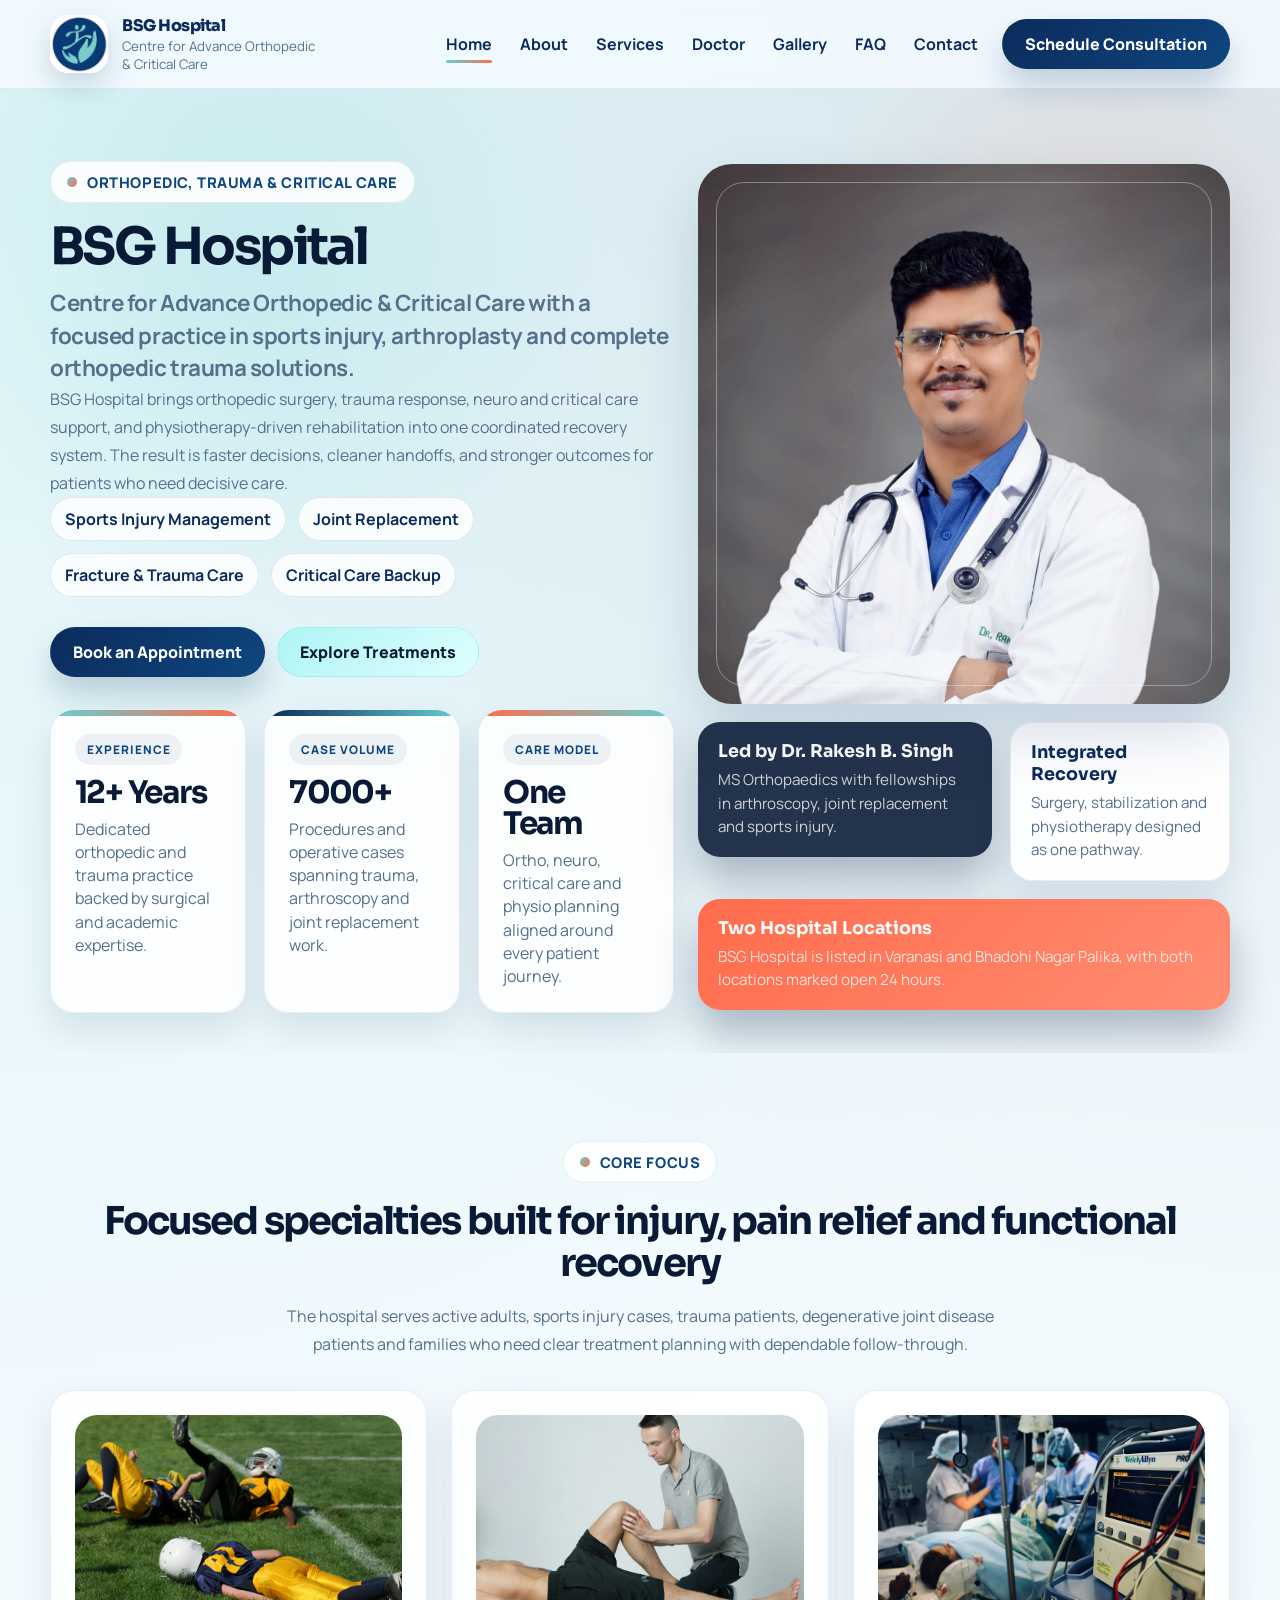
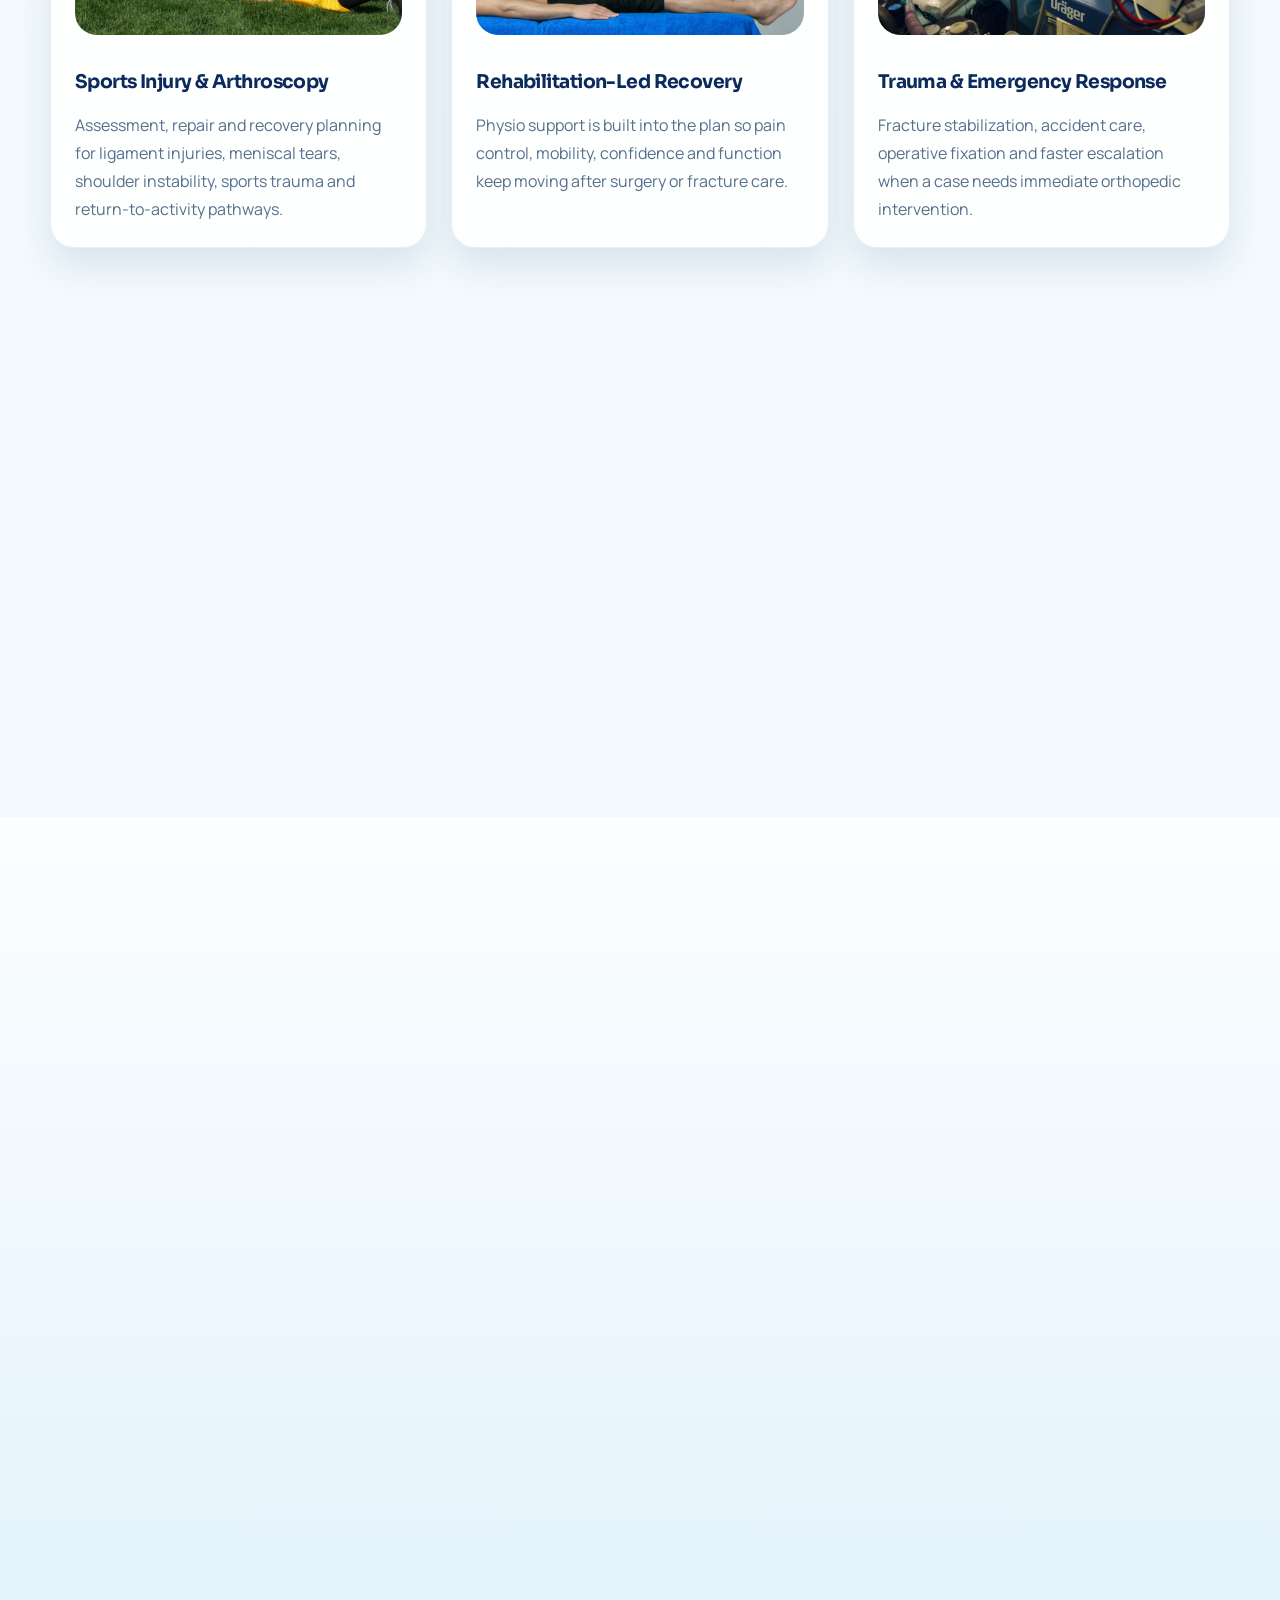
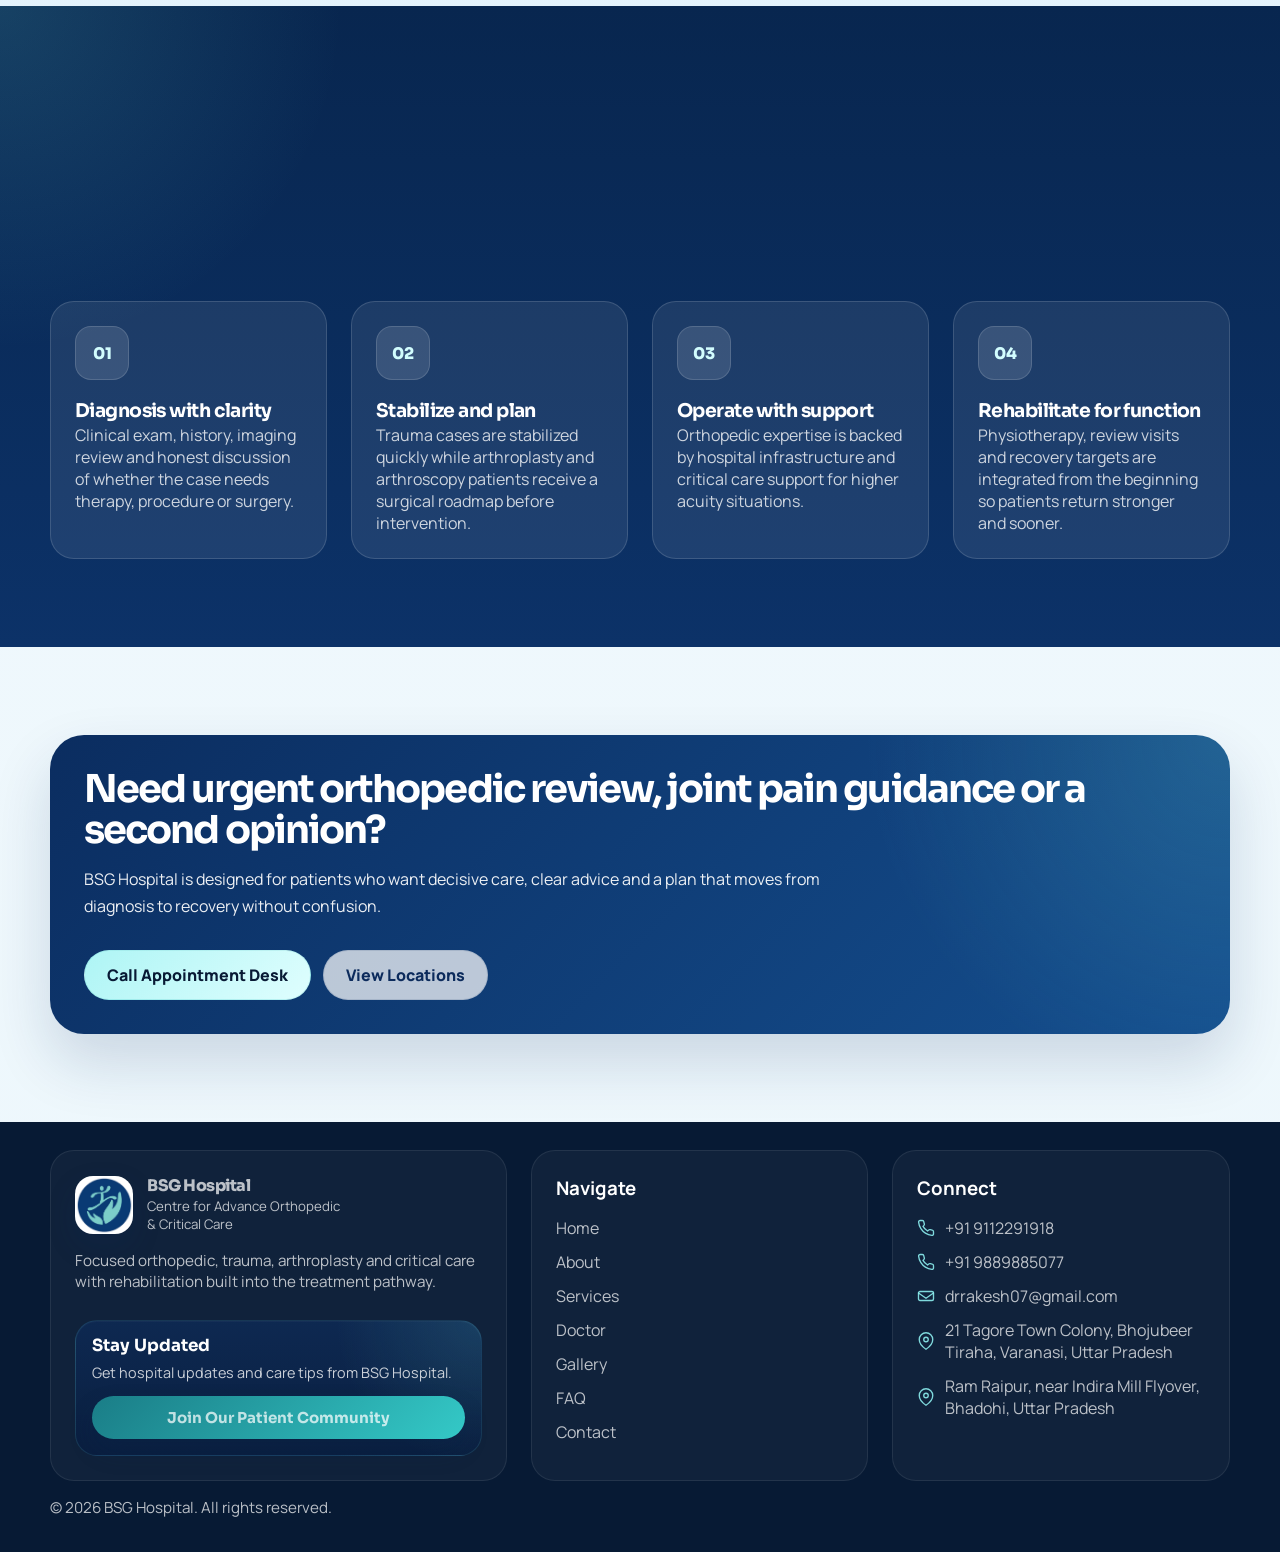
==== index.html @ 3a171273 "initial commit" ====
<!DOCTYPE html>
<html lang="en">
<head>
  <meta charset="UTF-8">
  <meta name="viewport" content="width=device-width, initial-scale=1.0">
  <meta name="description" content="BSG Hospital is a dedicated centre for advanced orthopedic, trauma, sports injury, arthroplasty and critical care led by Dr. Rakesh B. Singh.">
  <title>BSG Hospital | Centre for Advance Orthopedic &amp; Critical Care</title>
  <link rel="icon" href="assets/img/bsg-local/brand-mark.jpg" type="image/jpeg">
  <link rel="stylesheet" href="assets/css/plugins/fontawesome.css">
  <link rel="stylesheet" href="assets/css/main.css">
  <script src="assets/js/main.js" defer></script>
</head>
<body class="site-body is-loading" data-page="home">
  <div class="site-preloader" data-preloader aria-hidden="true">
    <div class="site-preloader-panel">
      <svg class="site-preloader-svg" viewBox="0 0 780 270" fill="none" xmlns="http://www.w3.org/2000/svg" role="img" aria-label="Loading BSG Orthocare">
        <defs>
          <linearGradient id="loaderGlow" x1="140" y1="50" x2="660" y2="220" gradientUnits="userSpaceOnUse">
            <stop stop-color="#0E467F"/>
            <stop offset="1" stop-color="#34C9C7"/>
          </linearGradient>
          <linearGradient id="loaderAccent" x1="88" y1="62" x2="194" y2="170" gradientUnits="userSpaceOnUse">
            <stop stop-color="#1DD0CA"/>
            <stop offset="1" stop-color="#0E467F"/>
          </linearGradient>
        </defs>
        <g opacity="0.18">
          <circle cx="140" cy="130" r="90" stroke="url(#loaderGlow)" stroke-width="2">
            <animate attributeName="r" values="82;96;82" dur="2.2s" repeatCount="indefinite"/>
            <animate attributeName="opacity" values="0.25;0.5;0.25" dur="2.2s" repeatCount="indefinite"/>
          </circle>
          <circle cx="140" cy="130" r="110" stroke="url(#loaderGlow)" stroke-width="2" stroke-dasharray="14 16">
            <animateTransform attributeName="transform" type="rotate" from="0 140 130" to="360 140 130" dur="8s" repeatCount="indefinite"/>
          </circle>
        </g>
        <rect x="34" y="24" width="712" height="220" rx="40" fill="white" fill-opacity="0.74" stroke="url(#loaderGlow)" stroke-opacity="0.14"/>
        <circle cx="140" cy="130" r="78" fill="url(#loaderAccent)"/>
        <circle cx="140" cy="130" r="66" fill="#163B82"/>
        <image href="assets/img/bsg-local/brand-mark.jpg" x="58" y="48" width="164" height="164" preserveAspectRatio="xMidYMid meet"/>
        <rect x="268" y="73" width="418" height="18" rx="9" fill="url(#loaderGlow)" opacity="0.14"/>
        <rect x="268" y="109" width="338" height="76" rx="24" fill="url(#loaderGlow)" opacity="0.08"/>
        <text x="286" y="88" fill="#13366B" font-family="Sora, Arial, sans-serif" font-size="31" font-weight="700" letter-spacing="0.04em">BSG ORTHOCARE</text>
        <text x="286" y="142" fill="#0E467F" font-family="Sora, Arial, sans-serif" font-size="68" font-weight="800" letter-spacing="-0.05em">Loading</text>
        <text x="286" y="190" fill="#4B6786" font-family="Manrope, Arial, sans-serif" font-size="25" font-weight="600">Orthopaedic &amp; Sports Injury Clinic</text>
        <circle cx="646" cy="142" r="18" fill="#34C9C7" opacity="0.24">
          <animate attributeName="r" values="18;28;18" dur="1.6s" repeatCount="indefinite"/>
          <animate attributeName="opacity" values="0.24;0.06;0.24" dur="1.6s" repeatCount="indefinite"/>
        </circle>
        <circle cx="646" cy="142" r="10" fill="#34C9C7">
          <animate attributeName="cy" values="142;134;142" dur="1.6s" repeatCount="indefinite"/>
        </circle>
      </svg>
      <div class="site-preloader-label">Preparing Your Visit</div>
      <div class="site-preloader-progress"><span></span></div>
    </div>
  </div>
  <header class="site-header">
    <div class="container nav-wrap">
      <a class="brand" href="index.html">
        <img class="brand-mark" src="assets/img/bsg-local/brand-mark.jpg" alt="BSG Hospital logo">
        <span class="brand-copy">
          <strong>BSG Hospital</strong>
          <span>Centre for Advance Orthopedic<br>&amp; Critical Care</span>
        </span>
      </a>

      <button class="nav-toggle" type="button" aria-label="Toggle navigation" aria-expanded="false" data-nav-toggle>
        <i class="fa-solid fa-bars"></i>
      </button>

      <nav class="site-nav" id="siteNav" aria-label="Main navigation">
        <a class="active" href="index.html">Home</a>
        <a href="about.html">About</a>
        <a href="services.html">Services</a>
        <a href="doctor-jyoti-mary.html">Doctor</a>
        <a href="Gallery.html">Gallery</a>
        <a href="faq.html">FAQ</a>
        <a href="contact.html">Contact</a>
      </nav>

      <div class="nav-actions">
        <a class="btn btn-ghost" href="https://drrakeshbs.exlyapp.com/d0840bde-e72e-41d0-b3d3-5908b804f4e7" target="_blank" rel="noopener noreferrer">Schedule Consultation</a>
      </div>
    </div>
  </header>

  <main>
    <section class="hero">
      <div class="container hero-grid">
        <div class="hero-copy reveal">
          <span class="page-kicker">Orthopedic, Trauma &amp; Critical Care</span>
          <h1 class="hero-title">
            BSG Hospital
            <span>Centre for Advance Orthopedic &amp; Critical Care with a focused practice in sports injury, arthroplasty and complete orthopedic trauma solutions.</span>
          </h1>
          <p class="hero-text">
            BSG Hospital brings orthopedic surgery, trauma response, neuro and critical care support, and physiotherapy-driven rehabilitation into one coordinated recovery system. The result is faster decisions, cleaner handoffs, and stronger outcomes for patients who need decisive care.
          </p>
          <div class="pill-row">
            <span class="pill">Sports Injury Management</span>
            <span class="pill">Joint Replacement</span>
            <span class="pill">Fracture &amp; Trauma Care</span>
            <span class="pill">Critical Care Backup</span>
          </div>
          <div class="hero-actions">
            <a class="btn btn-primary" href="https://drrakeshbs.exlyapp.com/d0840bde-e72e-41d0-b3d3-5908b804f4e7" target="_blank" rel="noopener noreferrer">Book an Appointment</a>
            <a class="btn btn-secondary" href="services.html">Explore Treatments</a>
          </div>
          <div class="hero-stats">
            <article class="stat-card">
              <em class="stat-kicker">Experience</em>
              <strong class="stat-number">12+ Years</strong>
              <span class="stat-copy">Dedicated orthopedic and trauma practice backed by surgical and academic expertise.</span>
            </article>
            <article class="stat-card">
              <em class="stat-kicker">Case Volume</em>
              <strong class="stat-number">7000+</strong>
              <span class="stat-copy">Procedures and operative cases spanning trauma, arthroscopy and joint replacement work.</span>
            </article>
            <article class="stat-card">
              <em class="stat-kicker">Care Model</em>
              <strong class="stat-number">One Team</strong>
              <span class="stat-copy">Ortho, neuro, critical care and physio planning aligned around every patient journey.</span>
            </article>
          </div>
        </div>

        <div class="hero-visual reveal">
          <div class="visual-frame">
            <img class="hero-main-image" src="assets/img/bsg-local/dr-rakesh-portrait.jpeg" alt="Dr. Rakesh B. Singh">
          </div>
          <div class="hero-visual-meta">
            <div class="floating-card top floating">
              <strong>Led by Dr. Rakesh B. Singh</strong>
              <span>MS Orthopaedics with fellowships in arthroscopy, joint replacement and sports injury.</span>
            </div>
            <div class="visual-card">
              <strong>Integrated Recovery</strong>
              <span>Surgery, stabilization and physiotherapy designed as one pathway.</span>
            </div>
          </div>
          <div class="floating-card bottom">
            <strong>Two Hospital Locations</strong>
            <span>BSG Hospital is listed in Varanasi and Bhadohi Nagar Palika, with both locations marked open 24 hours.</span>
          </div>
        </div>
      </div>
    </section>

    <section class="section">
      <div class="container">
        <div class="section-heading centered reveal">
          <span class="eyebrow">Core Focus</span>
          <h2 class="section-title">Focused specialties built for injury, pain relief and functional recovery</h2>
          <p class="section-copy">The hospital serves active adults, sports injury cases, trauma patients, degenerative joint disease patients and families who need clear treatment planning with dependable follow-through.</p>
        </div>
        <div class="cards">
          <article class="card reveal">
            <img class="card-media" src="assets/img/bsg-web/sports-injury-field.jpg" alt="Sports injury scene">
            <h3>Sports Injury &amp; Arthroscopy</h3>
            <p>Assessment, repair and recovery planning for ligament injuries, meniscal tears, shoulder instability, sports trauma and return-to-activity pathways.</p>
          </article>
          <article class="card reveal">
            <img class="card-media" src="assets/img/bsg-web/rehabilitation-knee.jpg" alt="Knee rehabilitation">
            <h3>Rehabilitation-Led Recovery</h3>
            <p>Physio support is built into the plan so pain control, mobility, confidence and function keep moving after surgery or fracture care.</p>
          </article>
          <article class="card reveal">
            <img class="card-media" src="assets/img/bsg-web/orthopedic-surgery-team.jpg" alt="Orthopedic trauma surgery team">
            <h3>Trauma &amp; Emergency Response</h3>
            <p>Fracture stabilization, accident care, operative fixation and faster escalation when a case needs immediate orthopedic intervention.</p>
          </article>
          <article class="card reveal">
            <img class="card-media arthroplasty-card-media" src="assets/img/bsg-web/arthroplasty-knee-replacement.jpg" alt="Doctor preparing a patient for knee replacement surgery">
            <h3>Arthroplasty Expertise</h3>
            <p>Total knee replacement, total hip replacement and hemiarthroplasty planned around pain reduction, joint function and early mobilization.</p>
          </article>
          <article class="card reveal">
            <img class="card-media" src="assets/img/bsg-web/surgical-decision-consultation.jpg" alt="Doctor consulting a patient about treatment options">
            <h3>Clear Surgical Decision-Making</h3>
            <p>Each case is evaluated for the right balance of conservative care, minimally invasive intervention and definitive surgery.</p>
          </article>
          <article class="card reveal">
            <img class="card-media" src="assets/img/bsg-web/critical-care-icu.jpg" alt="Critical care and ICU support">
            <h3>Critical Care Coordination</h3>
            <p>Serious trauma and high-risk postoperative care benefit from hospital-based ICU and multi-specialty support when patients need it most.</p>
          </article>
        </div>
      </div>
    </section>

    <section class="section section-alt">
      <div class="container split-grid">
        <div class="split-media-stack reveal">
          <img class="primary doctor-desk-image" src="assets/img/bsg-local/dr-rakesh-desk.png" alt="Consultation at BSG Hospital">
          <img class="secondary" src="assets/img/bsg-local/hospital-building.webp" alt="BSG Hospital exterior">
        </div>
        <div class="reveal">
          <span class="eyebrow">Why BSG Hospital</span>
          <h2 class="section-title">A complete orthopedic trauma solution, not a fragmented referral chain</h2>
          <p class="section-copy">BSG Hospital is built around a practical philosophy: orthopedic care works best when diagnosis, surgery, monitoring and rehabilitation are treated as one connected system. That means fewer delays, better communication and more confidence for patients and families.</p>
          <div class="badge-row" style="margin:24px 0 28px;">
            <span class="badge">Orthopedic</span>
            <span class="badge">Neuro Support</span>
            <span class="badge">Critical Care</span>
            <span class="badge">Physio Team</span>
          </div>
          <ul class="detail-list">
            <li>Structured care for fractures, ligament injuries, joint pain and postoperative recovery.</li>
            <li>Experience across arthroscopy, hip and knee arthroplasty, trauma fixation and emergency procedures.</li>
            <li>Focused support for patients who need both surgical accuracy and careful recovery supervision.</li>
          </ul>
        </div>
      </div>
    </section>

    <section class="section section-dark">
      <div class="container">
        <div class="section-heading centered reveal">
          <span class="eyebrow">Care Model</span>
          <h2 class="section-title">How the BSG treatment pathway is designed</h2>
          <p class="section-copy">Every case is handled with a stepwise system so patients know what happens next and the team stays aligned through surgery and recovery.</p>
        </div>
        <div class="process-grid">
          <article class="process-card reveal">
            <span class="process-index">01</span>
            <h3>Diagnosis with clarity</h3>
            <p>Clinical exam, history, imaging review and honest discussion of whether the case needs therapy, procedure or surgery.</p>
          </article>
          <article class="process-card reveal">
            <span class="process-index">02</span>
            <h3>Stabilize and plan</h3>
            <p>Trauma cases are stabilized quickly while arthroplasty and arthroscopy patients receive a surgical roadmap before intervention.</p>
          </article>
          <article class="process-card reveal">
            <span class="process-index">03</span>
            <h3>Operate with support</h3>
            <p>Orthopedic expertise is backed by hospital infrastructure and critical care support for higher acuity situations.</p>
          </article>
          <article class="process-card reveal">
            <span class="process-index">04</span>
            <h3>Rehabilitate for function</h3>
            <p>Physiotherapy, review visits and recovery targets are integrated from the beginning so patients return stronger and sooner.</p>
          </article>
        </div>
      </div>
    </section>

    <section class="section">
      <div class="container">
        <div class="cta-band reveal">
          <h2 class="cta-title">Need urgent orthopedic review, joint pain guidance or a second opinion?</h2>
          <p>BSG Hospital is designed for patients who want decisive care, clear advice and a plan that moves from diagnosis to recovery without confusion.</p>
          <div class="hero-actions" style="margin-bottom:0;">
            <a class="btn btn-secondary" href="tel:+919112291918">Call Appointment Desk</a>
            <a class="btn btn-ghost" href="contact.html">View Locations</a>
          </div>
        </div>
      </div>
    </section>
  </main>

  <footer class="footer">
    <div class="container footer-grid">
      <div class="footer-card">
        <a class="brand" href="index.html">
          <img class="brand-mark" src="assets/img/bsg-local/brand-mark.jpg" alt="BSG Hospital logo">
          <span class="brand-copy">
            <strong>BSG Hospital</strong>
            <span>Centre for Advance Orthopedic<br>&amp; Critical Care</span>
          </span>
        </a>
        <p class="footer-note">Focused orthopedic, trauma, arthroplasty and critical care with rehabilitation built into the treatment pathway.</p>
        <div class="footer-mini-cta">
          <h3 class="footer-mini-cta-title">Stay Updated</h3>
          <p class="footer-mini-cta-text">Get hospital updates and care tips from BSG Hospital.</p>
          <a class="footer-mini-cta-button" href="contact.html">Join Our Patient Community</a>
        </div>
      </div>
      <div class="footer-card">
        <h3>Navigate</h3>
        <div class="footer-links">
          <a href="index.html">Home</a>
          <a href="about.html">About</a>
          <a href="services.html">Services</a>
          <a href="doctor-jyoti-mary.html">Doctor</a>
          <a href="Gallery.html">Gallery</a>
          <a href="faq.html">FAQ</a>
          <a href="contact.html">Contact</a>
        </div>
      </div>
      <div class="footer-card">
        <h3>Connect</h3>
        <div class="footer-links">
          <a class="footer-icon-link" href="tel:+919112291918"><span class="footer-link-icon" aria-hidden="true"><svg viewBox="0 0 24 24" fill="none"><path d="M22 16.92v3a2 2 0 0 1-2.18 2 19.8 19.8 0 0 1-8.63-3.07 19.5 19.5 0 0 1-6-6A19.8 19.8 0 0 1 2.12 4.18 2 2 0 0 1 4.11 2h3a2 2 0 0 1 2 1.72c.12.9.33 1.78.63 2.61a2 2 0 0 1-.45 2.11L8 9.91a16 16 0 0 0 6.09 6.09l1.47-1.29a2 2 0 0 1 2.11-.45c.83.3 1.71.51 2.61.63A2 2 0 0 1 22 16.92Z" stroke-width="1.8" stroke-linecap="round" stroke-linejoin="round"/></svg></span><span>+91 9112291918</span></a>
          <a class="footer-icon-link" href="tel:+919889885077"><span class="footer-link-icon" aria-hidden="true"><svg viewBox="0 0 24 24" fill="none"><path d="M22 16.92v3a2 2 0 0 1-2.18 2 19.8 19.8 0 0 1-8.63-3.07 19.5 19.5 0 0 1-6-6A19.8 19.8 0 0 1 2.12 4.18 2 2 0 0 1 4.11 2h3a2 2 0 0 1 2 1.72c.12.9.33 1.78.63 2.61a2 2 0 0 1-.45 2.11L8 9.91a16 16 0 0 0 6.09 6.09l1.47-1.29a2 2 0 0 1 2.11-.45c.83.3 1.71.51 2.61.63A2 2 0 0 1 22 16.92Z" stroke-width="1.8" stroke-linecap="round" stroke-linejoin="round"/></svg></span><span>+91 9889885077</span></a>
          <a class="footer-icon-link" href="mailto:drrakesh07@gmail.com"><span class="footer-link-icon" aria-hidden="true"><svg viewBox="0 0 24 24" fill="none"><path d="M4 6h16a2 2 0 0 1 2 2v8a2 2 0 0 1-2 2H4a2 2 0 0 1-2-2V8a2 2 0 0 1 2-2Z" stroke-width="1.8" stroke-linecap="round" stroke-linejoin="round"/><path d="m22 8-10 7L2 8" stroke-width="1.8" stroke-linecap="round" stroke-linejoin="round"/></svg></span><span>drrakesh07@gmail.com</span></a>
          <a class="footer-icon-link" href="https://www.google.com/maps/search/?api=1&amp;query=BSG+HOSPITAL+Centre+For+Advance+Orthopedic,+Varanasi,+Uttar+Pradesh" target="_blank" rel="noopener"><span class="footer-link-icon" aria-hidden="true"><svg viewBox="0 0 24 24" fill="none"><path d="M21 10c0 7-9 13-9 13S3 17 3 10a9 9 0 1 1 18 0Z" stroke-width="1.8" stroke-linecap="round" stroke-linejoin="round"/><circle cx="12" cy="10" r="3" stroke-width="1.8"/></svg></span><span>21 Tagore Town Colony, Bhojubeer Tiraha, Varanasi, Uttar Pradesh</span></a>
          <a class="footer-icon-link" href="https://www.google.com/maps/search/?api=1&amp;query=BSG+Hospital,+Bhadohi+Nagar+Palika,+Uttar+Pradesh" target="_blank" rel="noopener"><span class="footer-link-icon" aria-hidden="true"><svg viewBox="0 0 24 24" fill="none"><path d="M21 10c0 7-9 13-9 13S3 17 3 10a9 9 0 1 1 18 0Z" stroke-width="1.8" stroke-linecap="round" stroke-linejoin="round"/><circle cx="12" cy="10" r="3" stroke-width="1.8"/></svg></span><span>Ram Raipur, near Indira Mill Flyover, Bhadohi, Uttar Pradesh</span></a>
        </div>
      </div>
    </div>
    <div class="container">
      <p class="footer-note">© <span data-year></span> BSG Hospital. All rights reserved.</p>
    </div>
  </footer>
</body>
</html>
---- assets/css/main.css ----
@import url("https://fonts.googleapis.com/css2?family=Manrope:wght@400;500;600;700;800&family=Sora:wght@400;500;600;700;800&display=swap");

:root {
  --bg: #f4fbff;
  --surface: #ffffff;
  --surface-soft: #eaf6ff;
  --surface-strong: #d5ecfb;
  --ink: #0c2b5c;
  --ink-strong: #081a35;
  --muted: #55708c;
  --accent: #63cfd0;
  --accent-strong: #27b4b6;
  --accent-deep: #0e467f;
  --signal: #ff6c4c;
  --line: rgba(12, 43, 92, 0.12);
  --shadow-lg: 0 28px 60px rgba(12, 43, 92, 0.16);
  --shadow-md: 0 18px 36px rgba(12, 43, 92, 0.11);
  --radius-xl: 32px;
  --radius-lg: 24px;
  --radius-md: 18px;
  --radius-sm: 14px;
  --container: 1180px;
}

*,
*::before,
*::after {
  box-sizing: border-box;
}

html {
  scroll-behavior: smooth;
}

body {
  margin: 0;
  font-family: "Manrope", sans-serif;
  color: var(--ink);
  background:
    radial-gradient(circle at top left, rgba(99, 207, 208, 0.18), transparent 32%),
    radial-gradient(circle at top right, rgba(12, 43, 92, 0.1), transparent 28%),
    linear-gradient(180deg, #f6fcff 0%, #edf7fc 100%);
}

body.is-loading {
  overflow: hidden;
}

body.menu-open {
  overflow: hidden;
}

img {
  display: block;
  max-width: 100%;
}

a {
  color: inherit;
  text-decoration: none;
}

button,
input,
textarea {
  font: inherit;
}

p,
h1,
h2,
h3,
h4,
h5,
h6 {
  margin: 0;
}

ul {
  list-style: none;
  margin: 0;
  padding: 0;
}

.container {
  width: min(var(--container), calc(100% - 40px));
  margin: 0 auto;
}

.site-preloader {
  position: fixed;
  inset: 0;
  z-index: 9999;
  display: flex;
  align-items: center;
  justify-content: center;
  padding: 24px;
  background:
    radial-gradient(circle at top left, rgba(99, 207, 208, 0.22), transparent 26%),
    radial-gradient(circle at bottom right, rgba(20, 78, 142, 0.18), transparent 24%),
    linear-gradient(180deg, #f8fcff 0%, #eef6fc 100%);
  transition: opacity 0.45s ease, visibility 0.45s ease;
}

.site-preloader.is-hidden {
  opacity: 0;
  visibility: hidden;
  pointer-events: none;
}

.site-preloader-panel {
  display: flex;
  flex-direction: column;
  align-items: center;
  gap: 18px;
}

.site-preloader-svg {
  width: min(540px, 88vw);
  height: auto;
  filter: drop-shadow(0 24px 48px rgba(12, 43, 92, 0.16));
}

.site-preloader-label {
  font-family: "Sora", sans-serif;
  font-size: 0.92rem;
  font-weight: 700;
  letter-spacing: 0.28em;
  text-transform: uppercase;
  color: rgba(12, 43, 92, 0.72);
}

.site-preloader-progress {
  width: min(220px, 54vw);
  height: 6px;
  overflow: hidden;
  border-radius: 999px;
  background: rgba(12, 43, 92, 0.08);
}

.site-preloader-progress span {
  display: block;
  width: 50%;
  height: 100%;
  border-radius: inherit;
  background: linear-gradient(90deg, var(--accent), var(--ink));
  animation: loaderBar 1.35s ease-in-out infinite;
}

@keyframes loaderBar {
  0% {
    transform: translateX(-120%);
  }
  50% {
    transform: translateX(90%);
  }
  100% {
    transform: translateX(230%);
  }
}

.topbar {
  background: linear-gradient(90deg, var(--ink-strong), var(--accent-deep));
  color: #fff;
  font-size: 0.94rem;
}

.topbar-inner {
  min-height: 48px;
  display: flex;
  align-items: center;
  justify-content: space-between;
  gap: 18px;
}

.topbar-inner strong {
  color: #8ef2f2;
}

.site-header {
  position: sticky;
  top: 0;
  z-index: 40;
  backdrop-filter: blur(18px);
  background: rgba(244, 251, 255, 0.86);
  border-bottom: 1px solid rgba(12, 43, 92, 0.08);
}

.nav-wrap {
  min-height: 88px;
  display: flex;
  align-items: center;
  gap: 24px;
}

.brand {
  display: flex;
  align-items: center;
  gap: 14px;
  min-width: 0;
}

.brand-mark {
  width: 58px;
  height: 58px;
  border-radius: 18px;
  object-fit: cover;
  box-shadow: 0 12px 28px rgba(12, 43, 92, 0.18);
}

.brand-copy {
  display: flex;
  flex-direction: column;
  gap: 2px;
}

.brand-copy strong {
  font-family: "Sora", sans-serif;
  font-size: 1rem;
  font-weight: 800;
  letter-spacing: -0.03em;
}

.brand-copy span {
  max-width: 330px;
  color: var(--muted);
  font-size: 0.83rem;
  line-height: 1.35;
}

.site-nav {
  margin-left: auto;
  display: flex;
  align-items: center;
  gap: 28px;
}

.site-nav a {
  position: relative;
  font-weight: 700;
  color: var(--ink);
}

.site-nav a::after {
  content: "";
  position: absolute;
  left: 0;
  bottom: -8px;
  width: 100%;
  height: 3px;
  border-radius: 999px;
  background: linear-gradient(90deg, var(--accent), var(--signal));
  transform: scaleX(0);
  transform-origin: left;
  transition: transform 0.25s ease;
}

.site-nav a:hover::after,
.site-nav a.active::after {
  transform: scaleX(1);
}

.nav-actions {
  display: flex;
  align-items: center;
  gap: 12px;
}

.nav-actions .btn-ghost {
  color: #fff;
  background: linear-gradient(135deg, var(--ink), var(--accent-deep));
  border-color: transparent;
  box-shadow: 0 18px 30px rgba(12, 43, 92, 0.2);
}

.nav-actions .btn-ghost:hover {
  color: #fff;
}

.nav-toggle {
  display: none;
  width: 48px;
  height: 48px;
  border: 0;
  border-radius: 16px;
  background: linear-gradient(135deg, var(--ink), var(--accent-deep));
  color: #fff;
  box-shadow: var(--shadow-md);
}

.btn {
  display: inline-flex;
  align-items: center;
  justify-content: center;
  gap: 10px;
  min-height: 50px;
  padding: 0 22px;
  border-radius: 999px;
  border: 1px solid transparent;
  font-weight: 800;
  transition: transform 0.25s ease, box-shadow 0.25s ease, background 0.25s ease, color 0.25s ease;
}

.btn:hover {
  transform: translateY(-2px);
}

.btn-primary {
  color: #fff;
  background: linear-gradient(135deg, var(--ink), var(--accent-deep));
  box-shadow: 0 18px 30px rgba(12, 43, 92, 0.2);
}

.btn-secondary {
  color: var(--ink-strong);
  background: linear-gradient(135deg, #aef5f5, #dffefe);
  border-color: rgba(39, 180, 182, 0.16);
}

.btn-ghost {
  color: var(--ink);
  background: rgba(255, 255, 255, 0.72);
  border-color: rgba(12, 43, 92, 0.12);
}

.hero,
.page-hero {
  position: relative;
  overflow: hidden;
}

.hero::before,
.page-hero::before {
  content: "";
  position: absolute;
  inset: 0;
  background:
    radial-gradient(circle at 20% 18%, rgba(99, 207, 208, 0.18), transparent 26%),
    radial-gradient(circle at 85% 18%, rgba(255, 108, 76, 0.12), transparent 22%);
  pointer-events: none;
}

.hero {
  padding: 72px 0 40px;
}

.page-hero {
  padding: 58px 0 22px;
}

.hero-grid,
.split-grid,
.contact-grid,
.footer-grid,
.location-grid,
.cards,
.process-grid,
.metrics-grid,
.gallery-grid,
.quote-grid,
.timeline-grid,
.feature-grid {
  display: grid;
  gap: 24px;
}

.hero-grid,
.split-grid {
  grid-template-columns: 1.08fr 0.92fr;
  align-items: center;
}

.page-kicker,
.eyebrow {
  display: inline-flex;
  align-items: center;
  gap: 10px;
  padding: 10px 16px;
  border-radius: 999px;
  background: rgba(255, 255, 255, 0.88);
  border: 1px solid rgba(12, 43, 92, 0.08);
  color: var(--accent-deep);
  font-size: 0.92rem;
  font-weight: 800;
  letter-spacing: 0.04em;
  text-transform: uppercase;
}

.page-kicker::before,
.eyebrow::before {
  content: "";
  width: 10px;
  height: 10px;
  border-radius: 999px;
  background: linear-gradient(135deg, var(--accent), var(--signal));
}

.hero-title,
.page-title,
.section-title,
.cta-title {
  font-family: "Sora", sans-serif;
  letter-spacing: -0.05em;
  color: var(--ink-strong);
}

.hero-title {
  margin-top: 18px;
  font-size: clamp(2.8rem, 4vw, 4.8rem);
  line-height: 1.02;
}

.hero-title span {
  display: block;
  margin-top: 14px;
  font-size: clamp(1.15rem, 1.75vw, 1.5rem);
  line-height: 1.45;
  letter-spacing: -0.02em;
  color: var(--muted);
  font-family: "Manrope", sans-serif;
  font-weight: 700;
}

.page-title,
.section-title,
.cta-title {
  font-size: clamp(2rem, 3vw, 3.2rem);
  line-height: 1.08;
}

.hero-text,
.section-copy,
.section-lead,
.card p,
.contact-card p,
.footer-copy,
.faq-answer,
.list-copy {
  color: var(--muted);
  line-height: 1.75;
}

.hero-copy,
.hero-visual,
.section-heading,
.card,
.gallery-card,
.contact-card,
.footer-card,
.process-card,
.timeline-item,
.metric-card,
.location-card,
.faq-item {
  position: relative;
  z-index: 1;
}

.pill-row,
.hero-actions,
.section-actions,
.button-row,
.detail-list,
.stat-row {
  display: flex;
  flex-wrap: wrap;
  gap: 12px;
}

.pill {
  padding: 10px 14px;
  border-radius: 999px;
  background: rgba(255, 255, 255, 0.82);
  border: 1px solid rgba(12, 43, 92, 0.1);
  font-weight: 700;
  color: var(--ink);
}

.hero-actions {
  margin: 30px 0 32px;
}

.hero-stats,
.metrics-grid,
.feature-grid,
.cards,
.process-grid,
.quote-grid {
  grid-template-columns: repeat(3, minmax(0, 1fr));
}

.hero-stats {
  display: grid;
  gap: 18px;
}

.stat-card {
  position: relative;
  overflow: hidden;
  padding: 22px 22px 20px;
  border-radius: 28px;
  background:
    linear-gradient(180deg, rgba(255, 255, 255, 0.96), rgba(244, 251, 255, 0.94));
}

.stat-card::before {
  content: "";
  position: absolute;
  top: 0;
  left: 0;
  width: 100%;
  height: 6px;
  background: linear-gradient(90deg, var(--accent), var(--signal));
}

.stat-card,
.metric-card,
.card,
.process-card,
.contact-card,
.faq-item,
.location-card,
.footer-card {
  padding: 24px;
  border-radius: var(--radius-lg);
  background: rgba(255, 255, 255, 0.86);
  border: 1px solid rgba(12, 43, 92, 0.08);
  box-shadow: var(--shadow-md);
}

.stat-card strong,
.metric-card strong {
  display: block;
  font-size: 1.95rem;
  font-family: "Sora", sans-serif;
  line-height: 1;
}

.stat-kicker {
  display: inline-flex;
  margin-bottom: 12px;
  padding: 7px 12px;
  border-radius: 999px;
  background: rgba(12, 43, 92, 0.06);
  color: var(--accent-deep);
  font-style: normal;
  font-size: 0.74rem;
  font-weight: 800;
  letter-spacing: 0.08em;
  text-transform: uppercase;
}

.stat-number {
  margin-bottom: 10px;
  font-size: clamp(2.05rem, 3vw, 3rem);
  line-height: 0.95;
  letter-spacing: -0.05em;
  color: var(--ink-strong);
}

.stat-copy,
.metric-card span {
  display: block;
  color: var(--muted);
  line-height: 1.45;
  font-size: 1rem;
  max-width: 18ch;
}

.stat-card:nth-child(2)::before {
  background: linear-gradient(90deg, var(--ink), var(--accent));
}

.stat-card:nth-child(3)::before {
  background: linear-gradient(90deg, var(--signal), var(--accent));
}

.hero-visual {
  min-height: 540px;
  display: grid;
  align-content: start;
  gap: 18px;
}

.visual-frame {
  position: relative;
  overflow: hidden;
  border-radius: 34px;
  background: linear-gradient(180deg, rgba(12, 43, 92, 0.16), rgba(99, 207, 208, 0.12));
  box-shadow: var(--shadow-lg);
}

.visual-frame::after {
  content: "";
  position: absolute;
  inset: 18px;
  border: 1px solid rgba(255, 255, 255, 0.35);
  border-radius: 28px;
  pointer-events: none;
}

.hero-main-image {
  width: 100%;
  height: 540px;
  object-fit: cover;
  object-position: center top;
}

.floating-card {
  padding: 18px 20px;
  border-radius: 22px;
  background: rgba(8, 26, 53, 0.88);
  color: #fff;
  box-shadow: 0 24px 42px rgba(8, 26, 53, 0.28);
}

.floating-card strong,
.visual-card strong {
  display: block;
  font-size: 1.1rem;
  font-family: "Sora", sans-serif;
}

.floating-card span,
.visual-card span {
  display: block;
  margin-top: 6px;
  color: rgba(255, 255, 255, 0.78);
  line-height: 1.55;
  font-size: 0.95rem;
}

.hero-visual-meta {
  display: grid;
  grid-template-columns: minmax(0, 1.2fr) minmax(220px, 0.9fr);
  gap: 18px;
  align-items: start;
}

.floating-card.top,
.floating-card.bottom,
.visual-card {
  width: 100%;
}

.floating-card.bottom {
  background: linear-gradient(135deg, var(--signal), #ff8d72);
}

.visual-card {
  padding: 18px 20px;
  border-radius: 22px;
  background: rgba(255, 255, 255, 0.92);
  border: 1px solid rgba(12, 43, 92, 0.08);
  box-shadow: var(--shadow-md);
}

.visual-card span {
  color: var(--muted);
}

.section {
  padding: 88px 0;
}

.section-alt {
  background: linear-gradient(180deg, rgba(255, 255, 255, 0.74), rgba(213, 236, 251, 0.45));
}

.section-dark {
  background:
    radial-gradient(circle at top left, rgba(99, 207, 208, 0.16), transparent 24%),
    linear-gradient(180deg, #08264f 0%, #0c3268 100%);
  color: #fff;
}

.section-dark .eyebrow,
.section-dark .page-kicker {
  background: rgba(255, 255, 255, 0.1);
  color: #d2fdfe;
  border-color: rgba(255, 255, 255, 0.12);
}

.section-dark .section-title,
.section-dark .card h3,
.section-dark .process-card h3,
.section-dark .location-card h3,
.section-dark .cta-title {
  color: #fff;
}

.section-dark .section-copy,
.section-dark .card p,
.section-dark .process-card p,
.section-dark .location-card p {
  color: rgba(255, 255, 255, 0.78);
}

.section-heading {
  display: flex;
  flex-direction: column;
  gap: 18px;
  margin-bottom: 32px;
}

.section-heading.centered {
  align-items: center;
  text-align: center;
}

.section-heading.centered .section-copy {
  max-width: 760px;
}

.card h3,
.process-card h3,
.contact-card h3,
.location-card h3,
.faq-question,
.timeline-item h3 {
  font-family: "Sora", sans-serif;
  font-size: 1.18rem;
  line-height: 1.35;
  letter-spacing: -0.03em;
}

.card-media,
.split-media img,
.gallery-card img,
.location-card img,
.timeline-item img {
  width: 100%;
  border-radius: 22px;
  object-fit: cover;
}

.card-media {
  height: 220px;
  margin-bottom: 18px;
}

.arthroplasty-card-media {
  object-position: center 32%;
}

.card {
  display: flex;
  flex-direction: column;
  gap: 16px;
}

.card ul,
.list-grid ul,
.info-list,
.detail-list {
  display: grid;
  gap: 12px;
}

.card li,
.list-grid li,
.info-list li,
.detail-list li {
  position: relative;
  padding-left: 22px;
  color: var(--muted);
  line-height: 1.65;
}

.card li::before,
.list-grid li::before,
.info-list li::before,
.detail-list li::before {
  content: "";
  position: absolute;
  left: 0;
  top: 11px;
  width: 10px;
  height: 10px;
  border-radius: 999px;
  background: linear-gradient(135deg, var(--accent), var(--signal));
}

.section-dark .card,
.section-dark .process-card,
.section-dark .location-card {
  background: rgba(255, 255, 255, 0.08);
  border-color: rgba(255, 255, 255, 0.14);
  box-shadow: none;
}

.badge-row {
  display: flex;
  flex-wrap: wrap;
  gap: 12px;
}

.badge {
  padding: 10px 14px;
  border-radius: 14px;
  background: rgba(99, 207, 208, 0.12);
  border: 1px solid rgba(39, 180, 182, 0.16);
  color: var(--accent-deep);
  font-weight: 800;
}

.split-media-stack {
  position: relative;
  min-height: 480px;
}

.split-media-stack .primary {
  width: 100%;
  height: 480px;
  object-fit: cover;
  border-radius: 32px;
  box-shadow: var(--shadow-lg);
}

.split-media-stack .primary.doctor-desk-image {
  object-position: center top;
}

.page-hero .split-media-stack .primary {
  object-position: center center;
}

.page-hero .split-media-stack .primary.doctor-portrait-image {
  object-fit: contain;
  object-position: center bottom;
  padding: 12px 0 0;
  background: linear-gradient(180deg, rgba(12, 43, 92, 0.06), rgba(12, 43, 92, 0.02));
}

.split-media-stack .secondary {
  position: absolute;
  right: -8px;
  bottom: -24px;
  width: 240px;
  height: 230px;
  border: 10px solid rgba(255, 255, 255, 0.95);
  box-shadow: var(--shadow-md);
}

.contact-hero-grid {
  align-items: center;
}

.contact-hero-media {
  display: flex;
  justify-content: center;
}

.contact-hero-frame {
  position: relative;
  width: min(100%, 430px);
  padding: 18px;
  border-radius: 36px;
  background: linear-gradient(180deg, rgba(255, 255, 255, 0.9), rgba(213, 236, 251, 0.72));
  border: 1px solid rgba(12, 43, 92, 0.08);
  box-shadow: var(--shadow-lg);
}

.contact-hero-image {
  position: relative;
  z-index: 1;
  width: 100%;
  height: 560px;
  object-fit: cover;
  object-position: center top;
  border-radius: 28px;
}

.process-grid,
.quote-grid,
.location-grid {
  grid-template-columns: repeat(4, minmax(0, 1fr));
}

.process-card {
  min-height: 220px;
}

.process-index {
  display: inline-flex;
  align-items: center;
  justify-content: center;
  width: 54px;
  height: 54px;
  border-radius: 16px;
  margin-bottom: 18px;
  background: linear-gradient(135deg, rgba(99, 207, 208, 0.22), rgba(12, 43, 92, 0.12));
  border: 1px solid rgba(12, 43, 92, 0.1);
  color: var(--accent-deep);
  font-family: "Sora", sans-serif;
  font-weight: 800;
}

.section-dark .process-index {
  background: rgba(255, 255, 255, 0.12);
  border-color: rgba(255, 255, 255, 0.14);
  color: #d2fdfe;
}

.timeline-grid {
  grid-template-columns: repeat(2, minmax(0, 1fr));
}

.timeline-item {
  padding: 24px;
  border-radius: var(--radius-lg);
  background: rgba(255, 255, 255, 0.86);
  border: 1px solid rgba(12, 43, 92, 0.08);
  box-shadow: var(--shadow-md);
}

.timeline-item .year {
  display: inline-flex;
  margin-bottom: 12px;
  padding: 8px 14px;
  border-radius: 999px;
  background: rgba(12, 43, 92, 0.08);
  color: var(--accent-deep);
  font-weight: 800;
}

.gallery-grid {
  grid-template-columns: repeat(3, minmax(0, 1fr));
}

.gallery-card {
  overflow: hidden;
  background: rgba(255, 255, 255, 0.92);
  border-radius: 26px;
  border: 1px solid rgba(12, 43, 92, 0.08);
  box-shadow: var(--shadow-md);
}

.gallery-card img {
  height: 280px;
}

.gallery-card.tall img {
  height: 420px;
}

.gallery-card.wide {
  grid-column: span 2;
}

.gallery-card.wide img {
  height: 360px;
}

.gallery-caption {
  padding: 18px 20px 20px;
}

.gallery-caption strong {
  display: block;
  font-family: "Sora", sans-serif;
  font-size: 1rem;
}

.gallery-caption span {
  display: block;
  margin-top: 8px;
  color: var(--muted);
  line-height: 1.65;
}

.quote-grid .card {
  min-height: 100%;
}

.quote-mark {
  font-size: 2rem;
  color: var(--accent);
}

.faq-list {
  display: grid;
  gap: 16px;
}

.faq-item {
  padding: 0;
  overflow: hidden;
}

.faq-question {
  width: 100%;
  display: flex;
  align-items: center;
  justify-content: space-between;
  gap: 18px;
  padding: 22px 24px;
  border: 0;
  background: transparent;
  color: var(--ink-strong);
  text-align: left;
  cursor: pointer;
}

.faq-question i {
  transition: transform 0.25s ease;
}

.faq-item.open .faq-question i {
  transform: rotate(180deg);
}

.faq-answer {
  max-height: 0;
  overflow: hidden;
  padding: 0 24px;
  transition: max-height 0.3s ease, padding 0.3s ease;
}

.faq-item.open .faq-answer {
  max-height: 220px;
  padding: 0 24px 24px;
}

.contact-grid {
  grid-template-columns: 0.95fr 1.05fr;
}

.contact-card strong,
.location-card strong {
  font-size: 1rem;
  color: var(--ink-strong);
}

.contact-card .info-list li {
  padding-left: 30px;
}

.contact-card .info-list li::before {
  top: 6px;
  width: auto;
  height: auto;
  background: transparent;
}

.contact-card .info-list i {
  position: absolute;
  left: 0;
  top: 4px;
  color: var(--accent-deep);
}

.cta-band {
  padding: 34px;
  border-radius: 34px;
  background:
    radial-gradient(circle at top right, rgba(99, 207, 208, 0.2), transparent 30%),
    linear-gradient(135deg, #0b2d60, #144e8e);
  color: #fff;
  box-shadow: var(--shadow-lg);
}

.cta-band .cta-title {
  color: #ffffff;
}

.cta-band p {
  max-width: 760px;
  margin-top: 14px;
  color: rgba(255, 255, 255, 0.92);
  line-height: 1.7;
}

.footer {
  padding: 28px 0 34px;
  background: #071a34;
  color: #fff;
}

.footer-grid {
  grid-template-columns: 1.15fr 0.85fr 0.85fr;
  align-items: stretch;
}

.footer-card {
  height: 100%;
  display: flex;
  flex-direction: column;
  background: rgba(255, 255, 255, 0.04);
  border-color: rgba(255, 255, 255, 0.08);
  box-shadow: none;
}

.footer .brand-copy span,
.footer-copy,
.footer-card a,
.footer-note {
  color: rgba(255, 255, 255, 0.72);
}

.footer-note {
  margin-top: 16px;
  font-size: 0.95rem;
}

.footer-mini-cta {
  margin-top: auto;
  margin-block-start: 28px;
  padding: 16px;
  border-radius: 22px;
  background:
    radial-gradient(circle at top right, rgba(99, 207, 208, 0.14), transparent 34%),
    linear-gradient(180deg, rgba(14, 41, 82, 0.96), rgba(10, 31, 64, 0.98));
  border: 1px solid rgba(99, 207, 208, 0.14);
  box-shadow: inset 0 1px 0 rgba(255, 255, 255, 0.03);
}

.footer-mini-cta-title {
  margin: 0;
  color: #fff;
  font-family: "Sora", sans-serif;
  font-size: 1.05rem;
  line-height: 1.1;
}

.footer-mini-cta-text {
  margin: 8px 0 0;
  color: rgba(255, 255, 255, 0.78);
  font-size: 0.9rem;
  line-height: 1.45;
}

.footer-mini-cta-button {
  margin-top: 12px;
  display: inline-flex;
  align-items: center;
  justify-content: center;
  width: 100%;
  padding: 12px 16px;
  border-radius: 999px;
  background: linear-gradient(135deg, #1a7d87, #34c9c7);
  color: #041a2f;
  font-family: "Sora", sans-serif;
  font-size: 0.94rem;
  font-weight: 700;
  text-align: center;
  box-shadow: 0 12px 24px rgba(8, 39, 70, 0.24);
  transition: transform 0.2s ease, box-shadow 0.2s ease, filter 0.2s ease;
}

.footer-mini-cta-button:hover {
  color: #041a2f;
  transform: translateY(-1px);
  box-shadow: 0 16px 28px rgba(8, 39, 70, 0.3);
  filter: brightness(1.03);
}

.footer-links {
  display: grid;
  gap: 12px;
}

.footer-card .footer-links {
  margin-top: 16px;
}

.footer-icon-link {
  display: inline-flex;
  align-items: center;
  gap: 10px;
}

.footer-link-icon {
  width: 18px;
  height: 18px;
  display: inline-flex;
  align-items: center;
  justify-content: center;
  flex: 0 0 18px;
  color: rgba(142, 242, 242, 0.88);
}

.footer-link-icon svg {
  width: 18px;
  height: 18px;
  stroke: currentColor;
}

.footer-links a:hover,
.contact-link:hover {
  color: #8ef2f2;
}

.reveal {
  opacity: 0;
  transform: translateY(32px);
  transition: opacity 0.7s ease, transform 0.7s ease;
}

.reveal.is-visible {
  opacity: 1;
  transform: translateY(0);
}

.floating {
  animation: floaty 5.4s ease-in-out infinite;
}

@keyframes floaty {
  0%,
  100% {
    transform: translateY(0);
  }
  50% {
    transform: translateY(-10px);
  }
}

@media (max-width: 1100px) {
  .site-nav {
    gap: 20px;
  }

  .hero-grid,
  .split-grid,
  .contact-grid,
  .footer-grid,
  .location-grid,
  .process-grid {
    grid-template-columns: 1fr;
  }

  .hero-visual,
  .split-media-stack {
    min-height: auto;
  }

  .hero-main-image,
  .split-media-stack .primary {
    height: 480px;
  }

  .contact-hero-image {
    height: 500px;
  }

  .hero-visual-meta {
    grid-template-columns: 1fr;
  }

  .hero-stats,
  .metrics-grid,
  .feature-grid,
  .cards,
  .quote-grid,
  .timeline-grid {
    grid-template-columns: repeat(2, minmax(0, 1fr));
  }
}

@media (max-width: 900px) {
  .topbar-inner {
    padding: 10px 0;
    flex-direction: column;
    align-items: flex-start;
  }

  .nav-wrap {
    min-height: 78px;
  }

  .nav-toggle {
    display: inline-flex;
    align-items: center;
    justify-content: center;
    margin-left: auto;
  }

  .nav-actions {
    display: none;
  }

  .site-nav {
    position: fixed;
    inset: 136px 20px auto;
    flex-direction: column;
    align-items: flex-start;
    gap: 18px;
    padding: 24px;
    border-radius: 28px;
    background: rgba(255, 255, 255, 0.98);
    border: 1px solid rgba(12, 43, 92, 0.1);
    box-shadow: var(--shadow-lg);
    opacity: 0;
    pointer-events: none;
    transform: translateY(-12px);
    transition: opacity 0.25s ease, transform 0.25s ease;
  }

  body.menu-open .site-nav {
    opacity: 1;
    pointer-events: auto;
    transform: translateY(0);
  }

  .brand-copy span {
    max-width: 230px;
  }

  .hero,
  .section {
    padding: 72px 0;
  }

  .gallery-grid {
    grid-template-columns: repeat(2, minmax(0, 1fr));
  }

}

@media (max-width: 640px) {
  .container {
    width: min(var(--container), calc(100% - 24px));
  }

  .site-preloader-svg {
    width: min(420px, 92vw);
  }

  .hero-title {
    font-size: 2.55rem;
  }

  .page-title,
  .section-title,
  .cta-title {
    font-size: 1.9rem;
  }

  .brand-mark {
    width: 52px;
    height: 52px;
  }

  .brand-copy strong {
    font-size: 0.92rem;
  }

  .brand-copy span {
    font-size: 0.75rem;
  }

  .hero-main-image,
  .split-media-stack .primary {
    height: 390px;
  }

  .split-media-stack .secondary {
    position: static;
    width: 100%;
    margin-top: 16px;
  }

  .hero-stats,
  .metrics-grid,
  .feature-grid,
  .cards,
  .process-grid,
  .quote-grid,
  .timeline-grid,
  .gallery-grid {
    grid-template-columns: 1fr;
  }

  .gallery-card.wide {
    grid-column: auto;
  }

  .contact-hero-frame {
    width: 100%;
    padding: 14px;
  }

  .contact-hero-image {
    height: 420px;
  }

  .gallery-card img,
  .gallery-card.tall img,
  .gallery-card.wide img {
    height: 260px;
  }

  .cta-band,
  .stat-card,
  .metric-card,
  .card,
  .process-card,
  .contact-card,
  .location-card,
  .timeline-item {
    padding: 20px;
  }
}
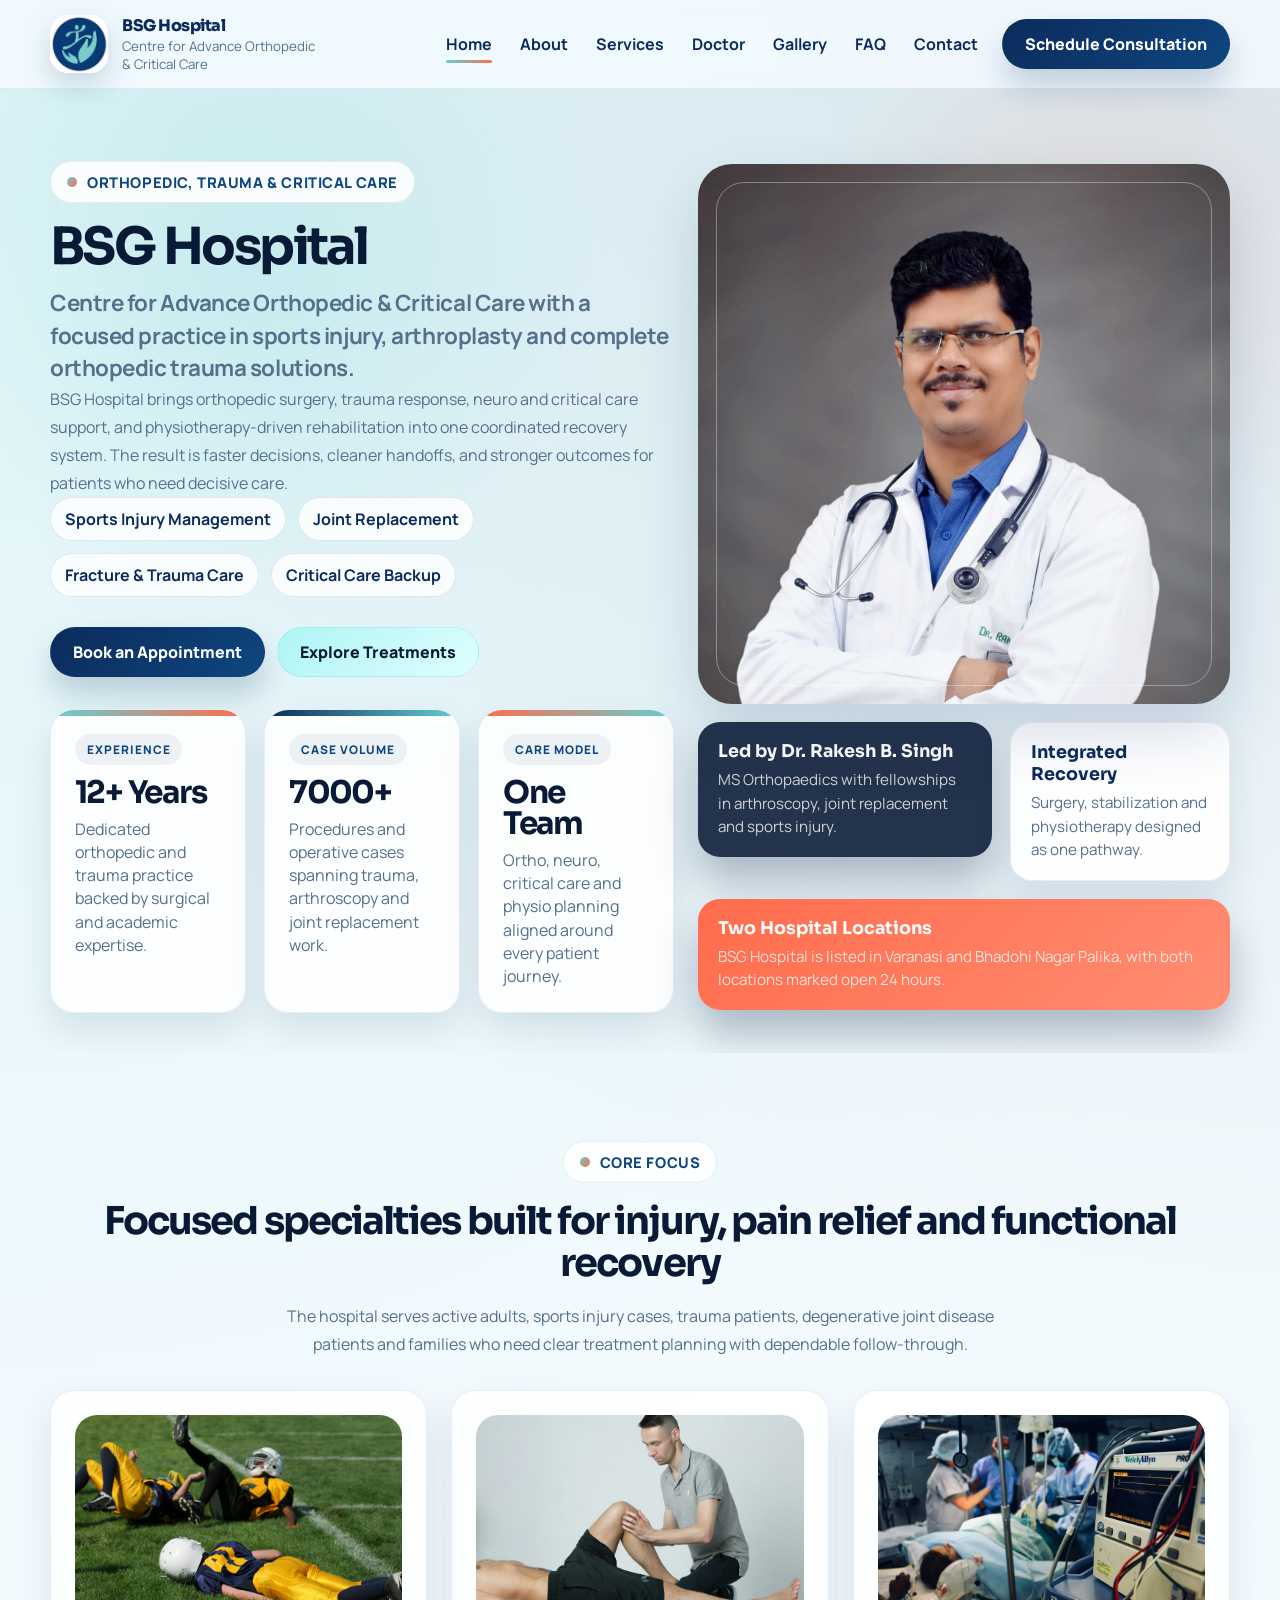
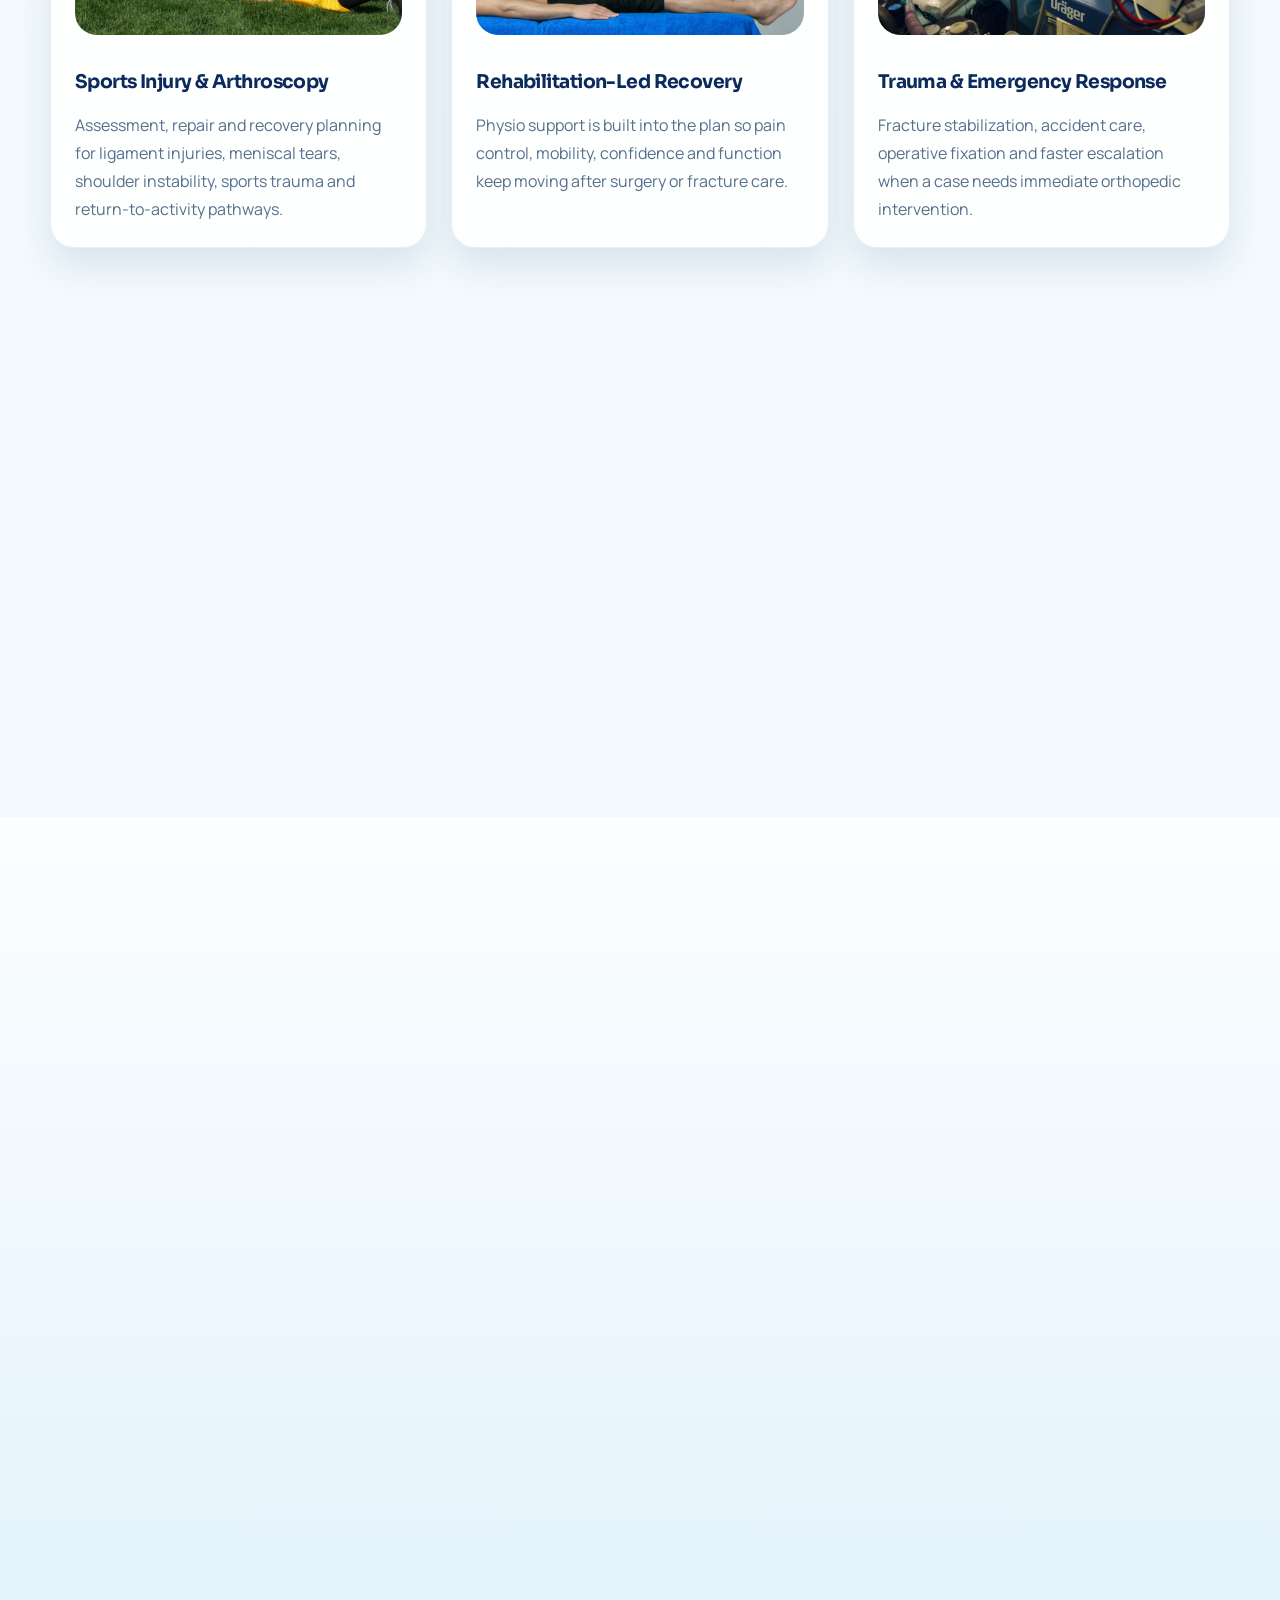
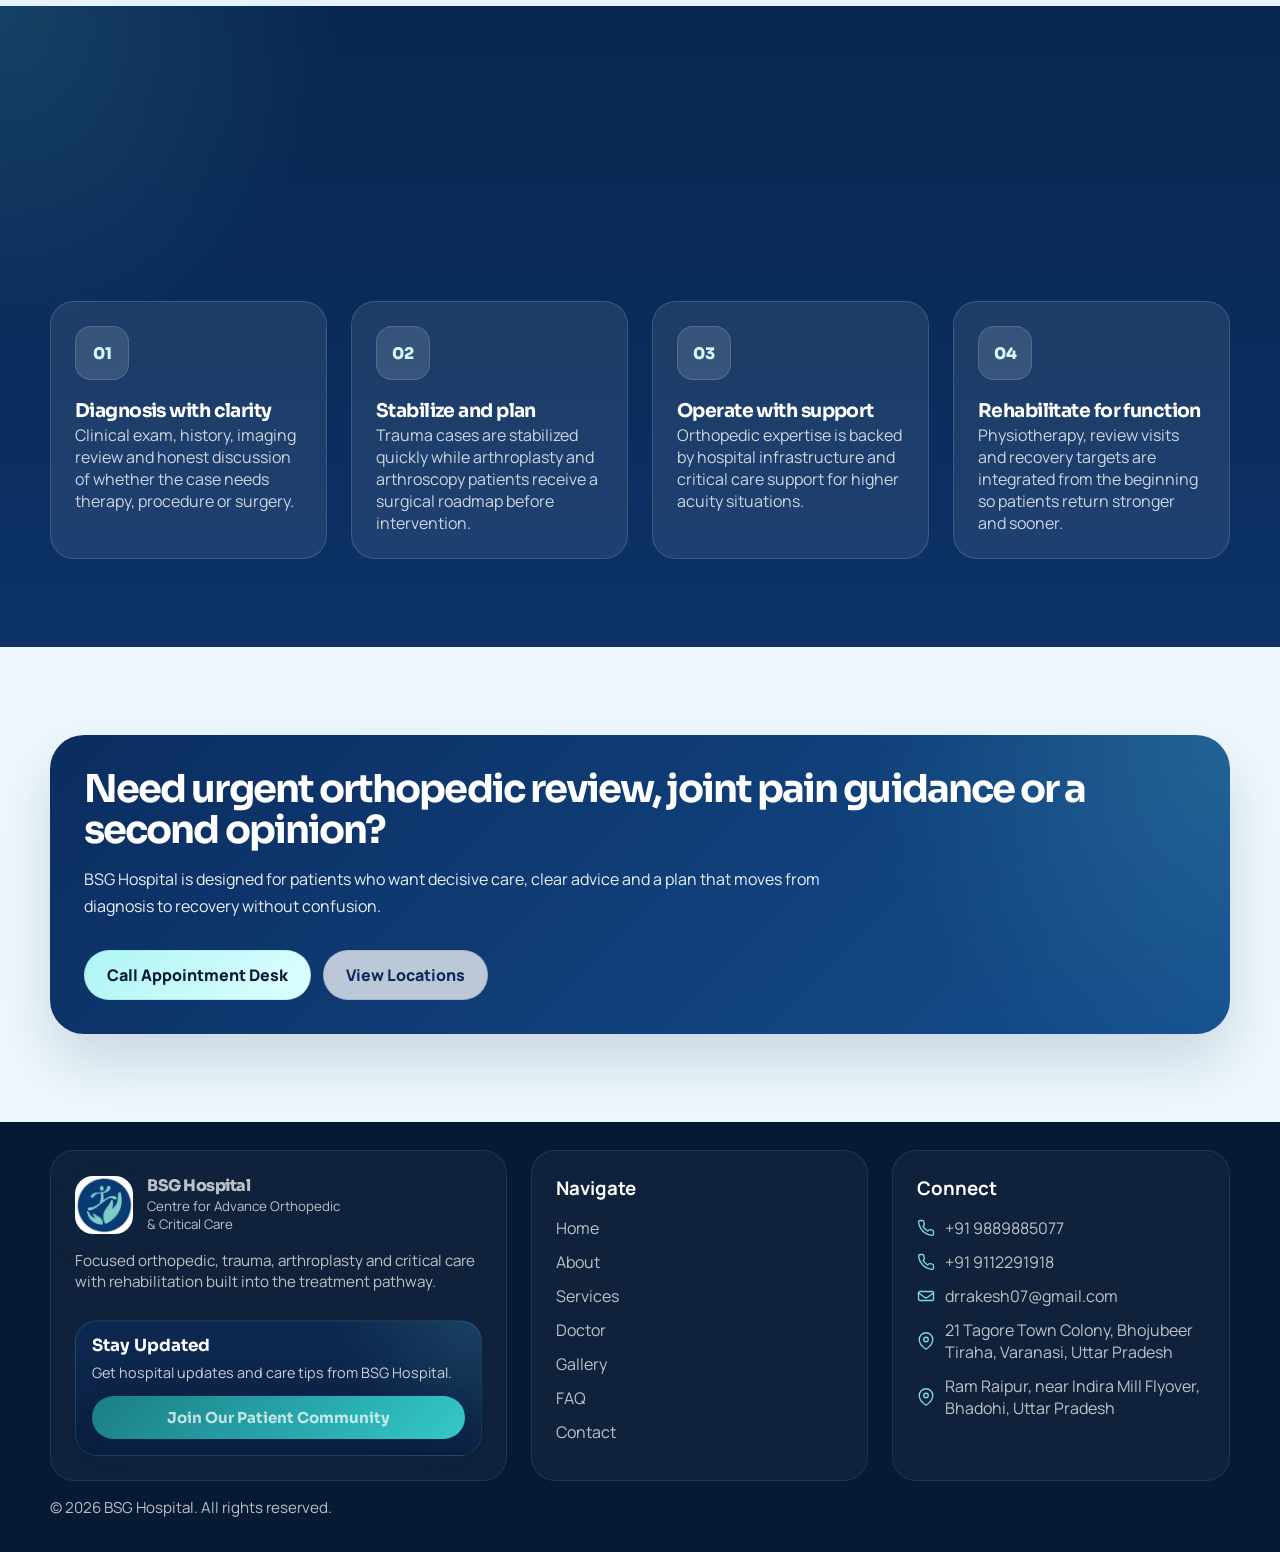
==== commit cc36030a: "commit" ====
--- a/index.html
+++ b/index.html
@@ -252,7 +252,7 @@
           <h2 class="cta-title">Need urgent orthopedic review, joint pain guidance or a second opinion?</h2>
           <p>BSG Hospital is designed for patients who want decisive care, clear advice and a plan that moves from diagnosis to recovery without confusion.</p>
           <div class="hero-actions" style="margin-bottom:0;">
-            <a class="btn btn-secondary" href="tel:+919112291918">Call Appointment Desk</a>
+            <a class="btn btn-secondary" href="tel:+919889885077">Call Appointment Desk</a>
             <a class="btn btn-ghost" href="contact.html">View Locations</a>
           </div>
         </div>
@@ -292,8 +292,8 @@
       <div class="footer-card">
         <h3>Connect</h3>
         <div class="footer-links">
+          <a class="footer-icon-link" href="tel:+919889885077"><span class="footer-link-icon" aria-hidden="true"><svg viewBox="0 0 24 24" fill="none"><path d="M22 16.92v3a2 2 0 0 1-2.18 2 19.8 19.8 0 0 1-8.63-3.07 19.5 19.5 0 0 1-6-6A19.8 19.8 0 0 1 2.12 4.18 2 2 0 0 1 4.11 2h3a2 2 0 0 1 2 1.72c.12.9.33 1.78.63 2.61a2 2 0 0 1-.45 2.11L8 9.91a16 16 0 0 0 6.09 6.09l1.47-1.29a2 2 0 0 1 2.11-.45c.83.3 1.71.51 2.61.63A2 2 0 0 1 22 16.92Z" stroke-width="1.8" stroke-linecap="round" stroke-linejoin="round"/></svg></span><span>+91 9889885077</span></a>
           <a class="footer-icon-link" href="tel:+919112291918"><span class="footer-link-icon" aria-hidden="true"><svg viewBox="0 0 24 24" fill="none"><path d="M22 16.92v3a2 2 0 0 1-2.18 2 19.8 19.8 0 0 1-8.63-3.07 19.5 19.5 0 0 1-6-6A19.8 19.8 0 0 1 2.12 4.18 2 2 0 0 1 4.11 2h3a2 2 0 0 1 2 1.72c.12.9.33 1.78.63 2.61a2 2 0 0 1-.45 2.11L8 9.91a16 16 0 0 0 6.09 6.09l1.47-1.29a2 2 0 0 1 2.11-.45c.83.3 1.71.51 2.61.63A2 2 0 0 1 22 16.92Z" stroke-width="1.8" stroke-linecap="round" stroke-linejoin="round"/></svg></span><span>+91 9112291918</span></a>
-          <a class="footer-icon-link" href="tel:+919889885077"><span class="footer-link-icon" aria-hidden="true"><svg viewBox="0 0 24 24" fill="none"><path d="M22 16.92v3a2 2 0 0 1-2.18 2 19.8 19.8 0 0 1-8.63-3.07 19.5 19.5 0 0 1-6-6A19.8 19.8 0 0 1 2.12 4.18 2 2 0 0 1 4.11 2h3a2 2 0 0 1 2 1.72c.12.9.33 1.78.63 2.61a2 2 0 0 1-.45 2.11L8 9.91a16 16 0 0 0 6.09 6.09l1.47-1.29a2 2 0 0 1 2.11-.45c.83.3 1.71.51 2.61.63A2 2 0 0 1 22 16.92Z" stroke-width="1.8" stroke-linecap="round" stroke-linejoin="round"/></svg></span><span>+91 9889885077</span></a>
           <a class="footer-icon-link" href="mailto:drrakesh07@gmail.com"><span class="footer-link-icon" aria-hidden="true"><svg viewBox="0 0 24 24" fill="none"><path d="M4 6h16a2 2 0 0 1 2 2v8a2 2 0 0 1-2 2H4a2 2 0 0 1-2-2V8a2 2 0 0 1 2-2Z" stroke-width="1.8" stroke-linecap="round" stroke-linejoin="round"/><path d="m22 8-10 7L2 8" stroke-width="1.8" stroke-linecap="round" stroke-linejoin="round"/></svg></span><span>drrakesh07@gmail.com</span></a>
           <a class="footer-icon-link" href="https://www.google.com/maps/search/?api=1&amp;query=BSG+HOSPITAL+Centre+For+Advance+Orthopedic,+Varanasi,+Uttar+Pradesh" target="_blank" rel="noopener"><span class="footer-link-icon" aria-hidden="true"><svg viewBox="0 0 24 24" fill="none"><path d="M21 10c0 7-9 13-9 13S3 17 3 10a9 9 0 1 1 18 0Z" stroke-width="1.8" stroke-linecap="round" stroke-linejoin="round"/><circle cx="12" cy="10" r="3" stroke-width="1.8"/></svg></span><span>21 Tagore Town Colony, Bhojubeer Tiraha, Varanasi, Uttar Pradesh</span></a>
           <a class="footer-icon-link" href="https://www.google.com/maps/search/?api=1&amp;query=BSG+Hospital,+Bhadohi+Nagar+Palika,+Uttar+Pradesh" target="_blank" rel="noopener"><span class="footer-link-icon" aria-hidden="true"><svg viewBox="0 0 24 24" fill="none"><path d="M21 10c0 7-9 13-9 13S3 17 3 10a9 9 0 1 1 18 0Z" stroke-width="1.8" stroke-linecap="round" stroke-linejoin="round"/><circle cx="12" cy="10" r="3" stroke-width="1.8"/></svg></span><span>Ram Raipur, near Indira Mill Flyover, Bhadohi, Uttar Pradesh</span></a>
--- a/assets/css/main.css
+++ b/assets/css/main.css
@@ -1050,6 +1050,46 @@
   color: var(--accent-deep);
 }
 
+.map-card {
+  display: flex;
+  flex-direction: column;
+  gap: 18px;
+}
+
+.map-frame {
+  overflow: hidden;
+  border-radius: var(--radius-md);
+  border: 1px solid var(--line);
+  aspect-ratio: 16 / 10;
+  background: var(--surface-soft);
+}
+
+.map-frame iframe {
+  display: block;
+  width: 100%;
+  height: 100%;
+  border: 0;
+}
+
+.map-actions {
+  display: flex;
+  flex-wrap: wrap;
+  gap: 12px;
+  margin-top: auto;
+}
+
+.btn-whatsapp {
+  color: #fff;
+  background: linear-gradient(135deg, #1faa53, #25d366);
+  box-shadow: 0 14px 26px rgba(37, 211, 102, 0.22);
+}
+
+@media (max-width: 640px) {
+  .map-actions .btn {
+    flex: 1 1 100%;
+  }
+}
+
 .cta-band {
   padding: 34px;
   border-radius: 34px;
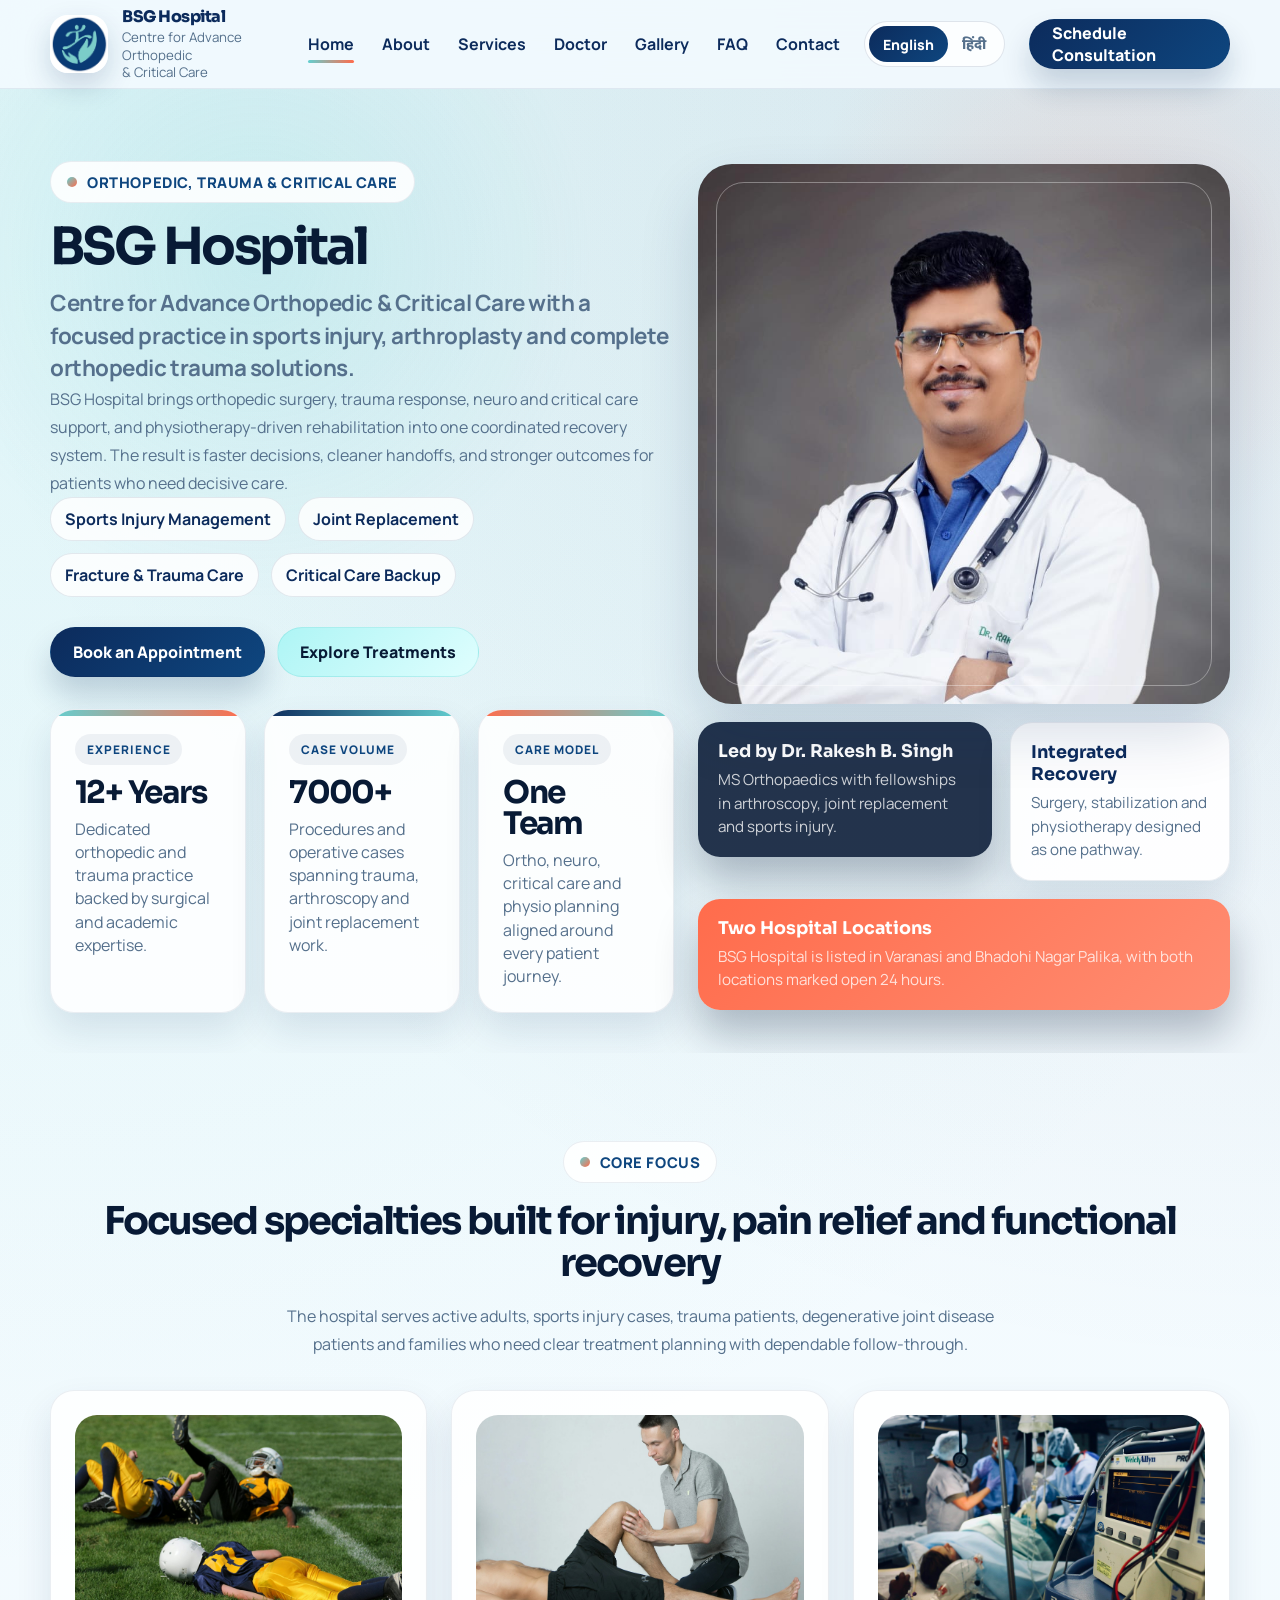
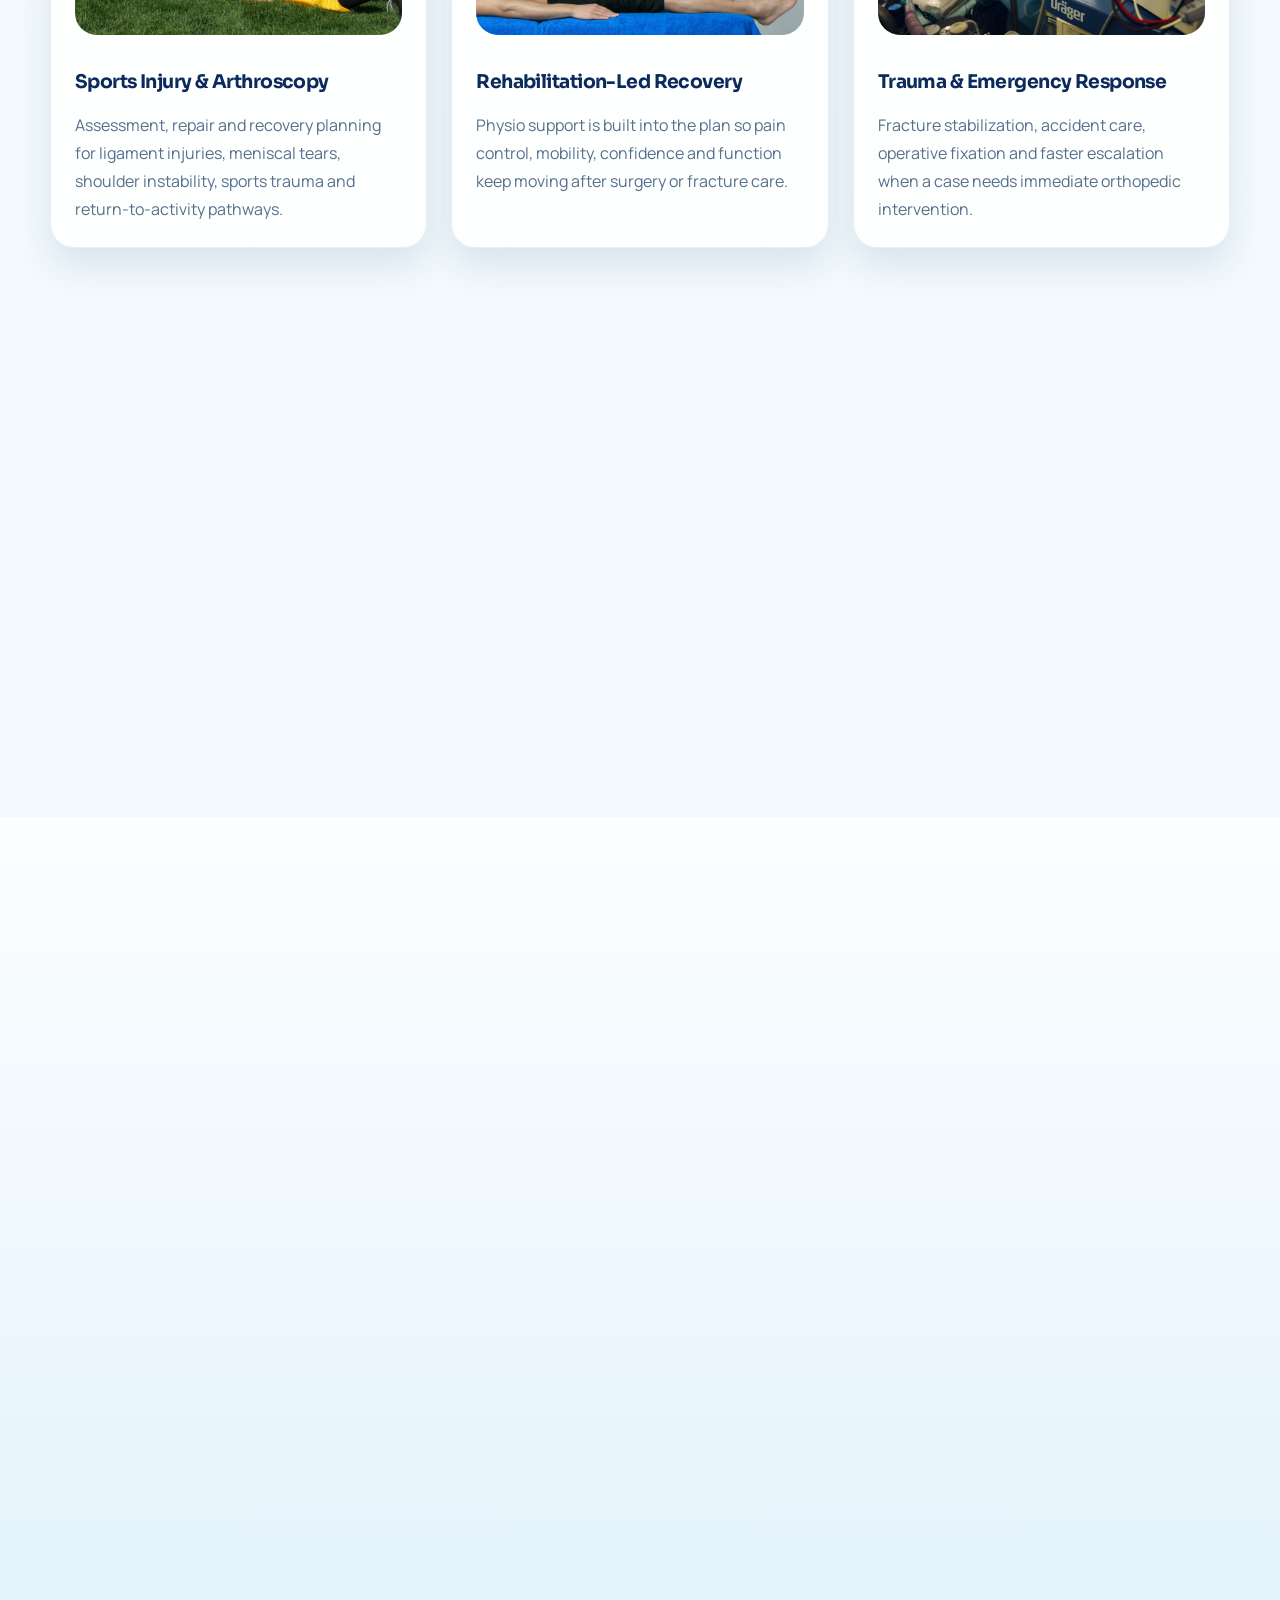
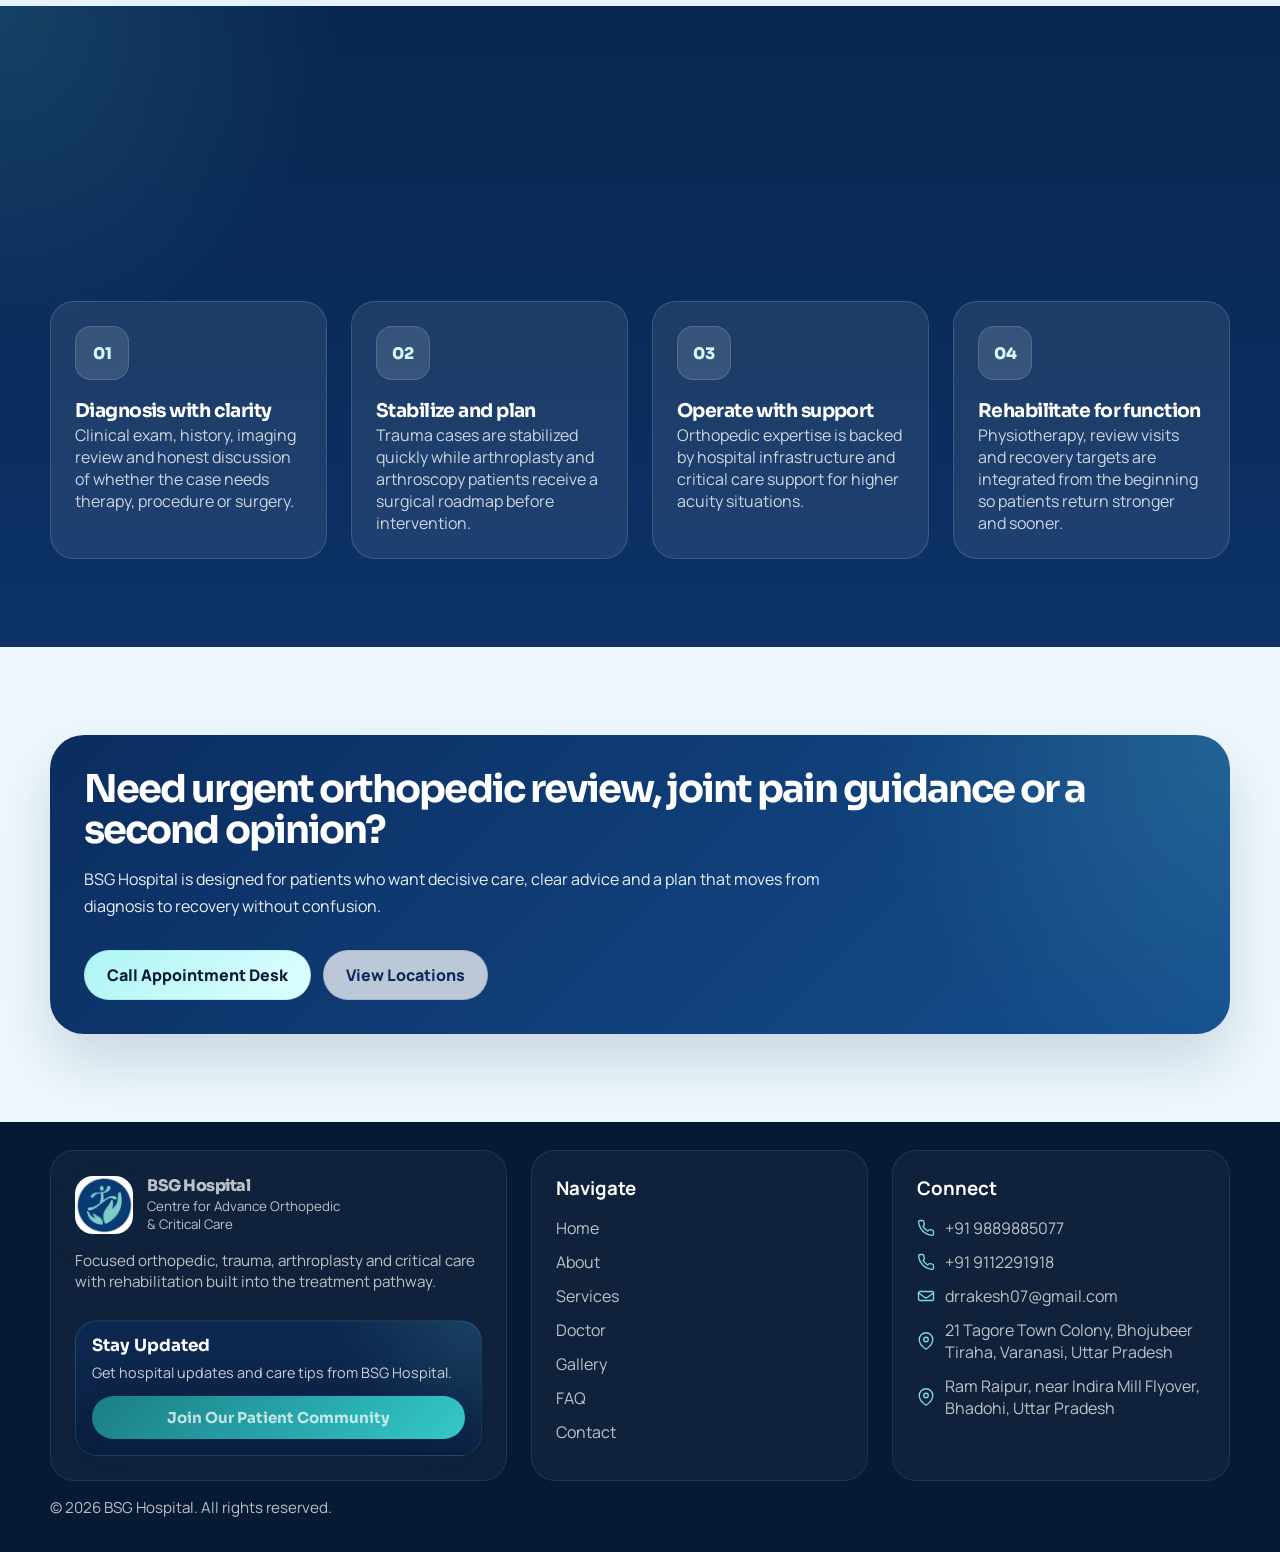
==== commit 0c179308: "commit" ====
--- a/index.html
+++ b/index.html
@@ -8,6 +8,8 @@
   <link rel="icon" href="assets/img/bsg-local/brand-mark.jpg" type="image/jpeg">
   <link rel="stylesheet" href="assets/css/plugins/fontawesome.css">
   <link rel="stylesheet" href="assets/css/main.css">
+  <script src="assets/js/i18n-hi.js" defer></script>
+  <script src="assets/js/i18n.js" defer></script>
   <script src="assets/js/main.js" defer></script>
 </head>
 <body class="site-body is-loading" data-page="home">
@@ -78,6 +80,11 @@
         <a href="contact.html">Contact</a>
       </nav>
 
+      <div class="lang-switch" role="group" aria-label="Language">
+        <button type="button" data-lang="en" aria-pressed="true"><span class="lang-full">English</span><span class="lang-short">EN</span></button>
+        <button type="button" data-lang="hi" aria-pressed="false" lang="hi"><span class="lang-full">हिंदी</span><span class="lang-short">हिं</span></button>
+      </div>
+
       <div class="nav-actions">
         <a class="btn btn-ghost" href="https://drrakeshbs.exlyapp.com/d0840bde-e72e-41d0-b3d3-5908b804f4e7" target="_blank" rel="noopener noreferrer">Schedule Consultation</a>
       </div>
--- a/assets/css/main.css
+++ b/assets/css/main.css
@@ -1,4 +1,4 @@
-@import url("https://fonts.googleapis.com/css2?family=Manrope:wght@400;500;600;700;800&family=Sora:wght@400;500;600;700;800&display=swap");
+@import url("https://fonts.googleapis.com/css2?family=Manrope:wght@400;500;600;700;800&family=Sora:wght@400;500;600;700;800&family=Noto+Sans+Devanagari:wght@400;500;600;700;800&display=swap");
 
 :root {
   --bg: #f4fbff;
@@ -34,7 +34,7 @@
 
 body {
   margin: 0;
-  font-family: "Manrope", sans-serif;
+  font-family: "Manrope", "Noto Sans Devanagari", sans-serif;
   color: var(--ink);
   background:
     radial-gradient(circle at top left, rgba(99, 207, 208, 0.18), transparent 32%),
@@ -122,7 +122,7 @@
 }
 
 .site-preloader-label {
-  font-family: "Sora", sans-serif;
+  font-family: "Sora", "Noto Sans Devanagari", sans-serif;
   font-size: 0.92rem;
   font-weight: 700;
   letter-spacing: 0.28em;
@@ -215,7 +215,7 @@
 }
 
 .brand-copy strong {
-  font-family: "Sora", sans-serif;
+  font-family: "Sora", "Noto Sans Devanagari", sans-serif;
   font-size: 1rem;
   font-weight: 800;
   letter-spacing: -0.03em;
@@ -399,7 +399,7 @@
 .page-title,
 .section-title,
 .cta-title {
-  font-family: "Sora", sans-serif;
+  font-family: "Sora", "Noto Sans Devanagari", sans-serif;
   letter-spacing: -0.05em;
   color: var(--ink-strong);
 }
@@ -417,7 +417,7 @@
   line-height: 1.45;
   letter-spacing: -0.02em;
   color: var(--muted);
-  font-family: "Manrope", sans-serif;
+  font-family: "Manrope", "Noto Sans Devanagari", sans-serif;
   font-weight: 700;
 }
 
@@ -532,7 +532,7 @@
 .metric-card strong {
   display: block;
   font-size: 1.95rem;
-  font-family: "Sora", sans-serif;
+  font-family: "Sora", "Noto Sans Devanagari", sans-serif;
   line-height: 1;
 }
 
@@ -618,7 +618,7 @@
 .visual-card strong {
   display: block;
   font-size: 1.1rem;
-  font-family: "Sora", sans-serif;
+  font-family: "Sora", "Noto Sans Devanagari", sans-serif;
 }
 
 .floating-card span,
@@ -718,7 +718,7 @@
 .location-card h3,
 .faq-question,
 .timeline-item h3 {
-  font-family: "Sora", sans-serif;
+  font-family: "Sora", "Noto Sans Devanagari", sans-serif;
   font-size: 1.18rem;
   line-height: 1.35;
   letter-spacing: -0.03em;
@@ -892,7 +892,7 @@
   background: linear-gradient(135deg, rgba(99, 207, 208, 0.22), rgba(12, 43, 92, 0.12));
   border: 1px solid rgba(12, 43, 92, 0.1);
   color: var(--accent-deep);
-  font-family: "Sora", sans-serif;
+  font-family: "Sora", "Noto Sans Devanagari", sans-serif;
   font-weight: 800;
 }
 
@@ -958,7 +958,7 @@
 
 .gallery-caption strong {
   display: block;
-  font-family: "Sora", sans-serif;
+  font-family: "Sora", "Noto Sans Devanagari", sans-serif;
   font-size: 1rem;
 }
 
@@ -1158,7 +1158,7 @@
 .footer-mini-cta-title {
   margin: 0;
   color: #fff;
-  font-family: "Sora", sans-serif;
+  font-family: "Sora", "Noto Sans Devanagari", sans-serif;
   font-size: 1.05rem;
   line-height: 1.1;
 }
@@ -1180,7 +1180,7 @@
   border-radius: 999px;
   background: linear-gradient(135deg, #1a7d87, #34c9c7);
   color: #041a2f;
-  font-family: "Sora", sans-serif;
+  font-family: "Sora", "Noto Sans Devanagari", sans-serif;
   font-size: 0.94rem;
   font-weight: 700;
   text-align: center;
@@ -1442,3 +1442,68 @@
     padding: 20px;
   }
 }
+
+/* Language switch (English | हिंदी) */
+.lang-switch {
+  display: inline-flex;
+  align-items: center;
+  flex-shrink: 0;
+  padding: 4px;
+  border-radius: 999px;
+  background: rgba(255, 255, 255, 0.8);
+  border: 1px solid var(--line);
+}
+
+.lang-switch button {
+  min-height: 36px;
+  padding: 0 14px;
+  border: 0;
+  border-radius: 999px;
+  background: transparent;
+  color: var(--muted);
+  font: inherit;
+  font-size: 0.88rem;
+  font-weight: 800;
+  cursor: pointer;
+  transition: background 0.2s ease, color 0.2s ease;
+}
+
+.lang-switch button[aria-pressed="true"] {
+  color: #fff;
+  background: linear-gradient(135deg, var(--ink), var(--accent-deep));
+}
+
+.lang-switch .lang-short {
+  display: none;
+}
+
+@media (max-width: 900px) {
+  .lang-switch {
+    order: 2;
+    margin-left: auto;
+  }
+
+  .nav-toggle {
+    order: 3;
+    margin-left: 0;
+  }
+}
+
+@media (max-width: 640px) {
+  .nav-wrap {
+    gap: 12px;
+  }
+
+  .lang-switch button {
+    min-height: 32px;
+    padding: 0 10px;
+  }
+
+  .lang-switch .lang-full {
+    display: none;
+  }
+
+  .lang-switch .lang-short {
+    display: inline;
+  }
+}
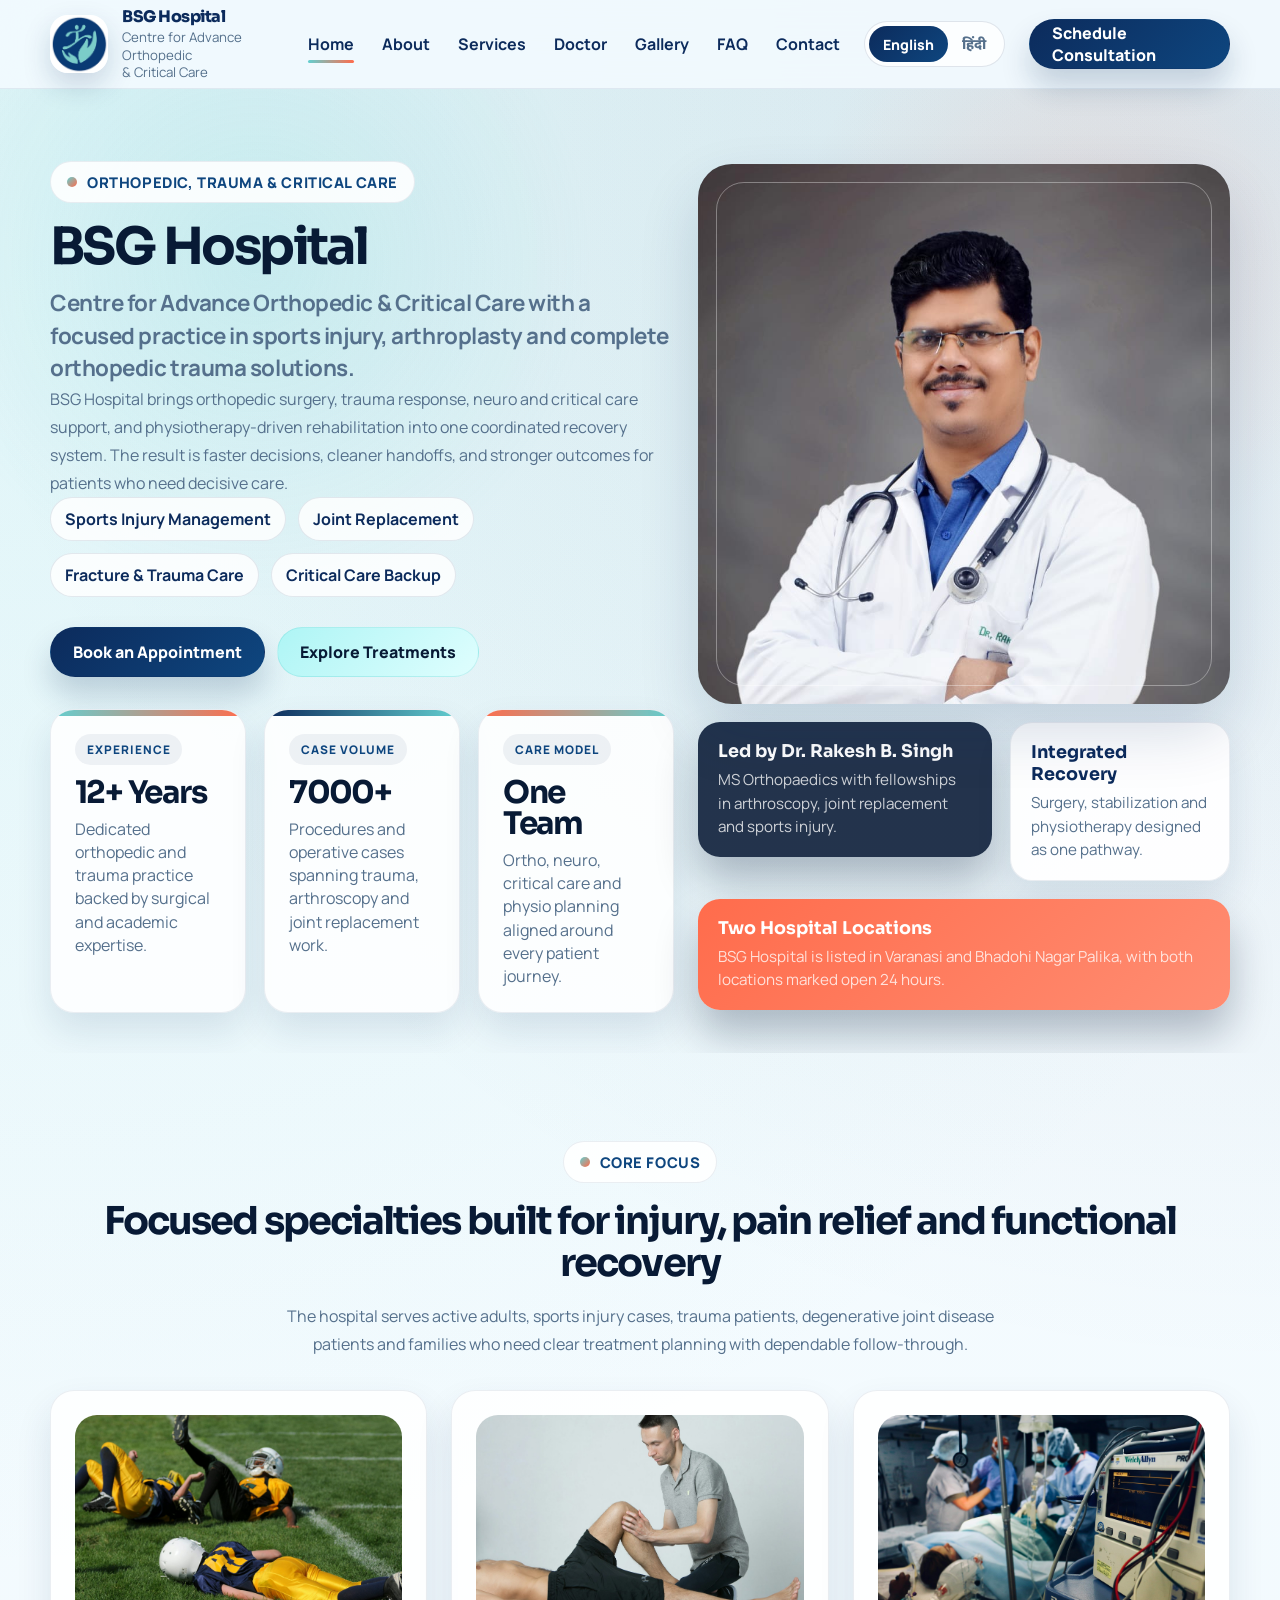
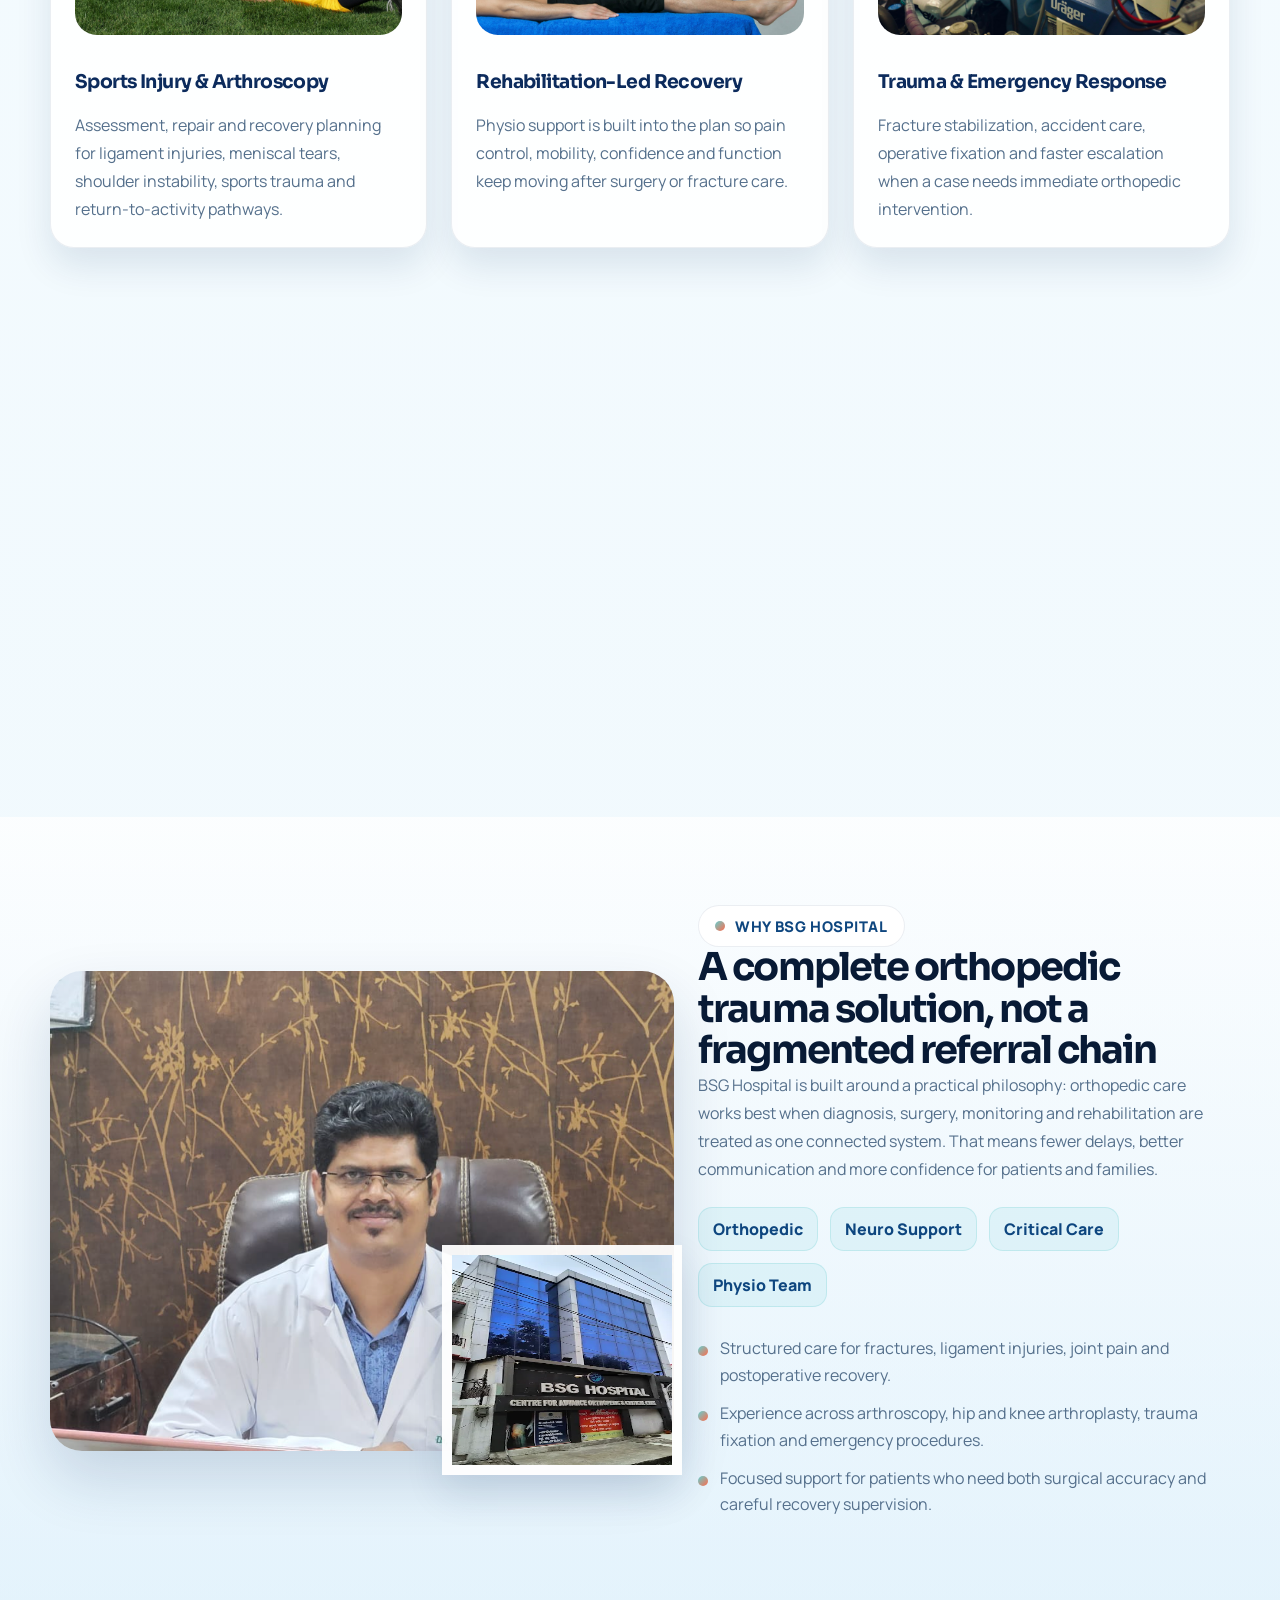
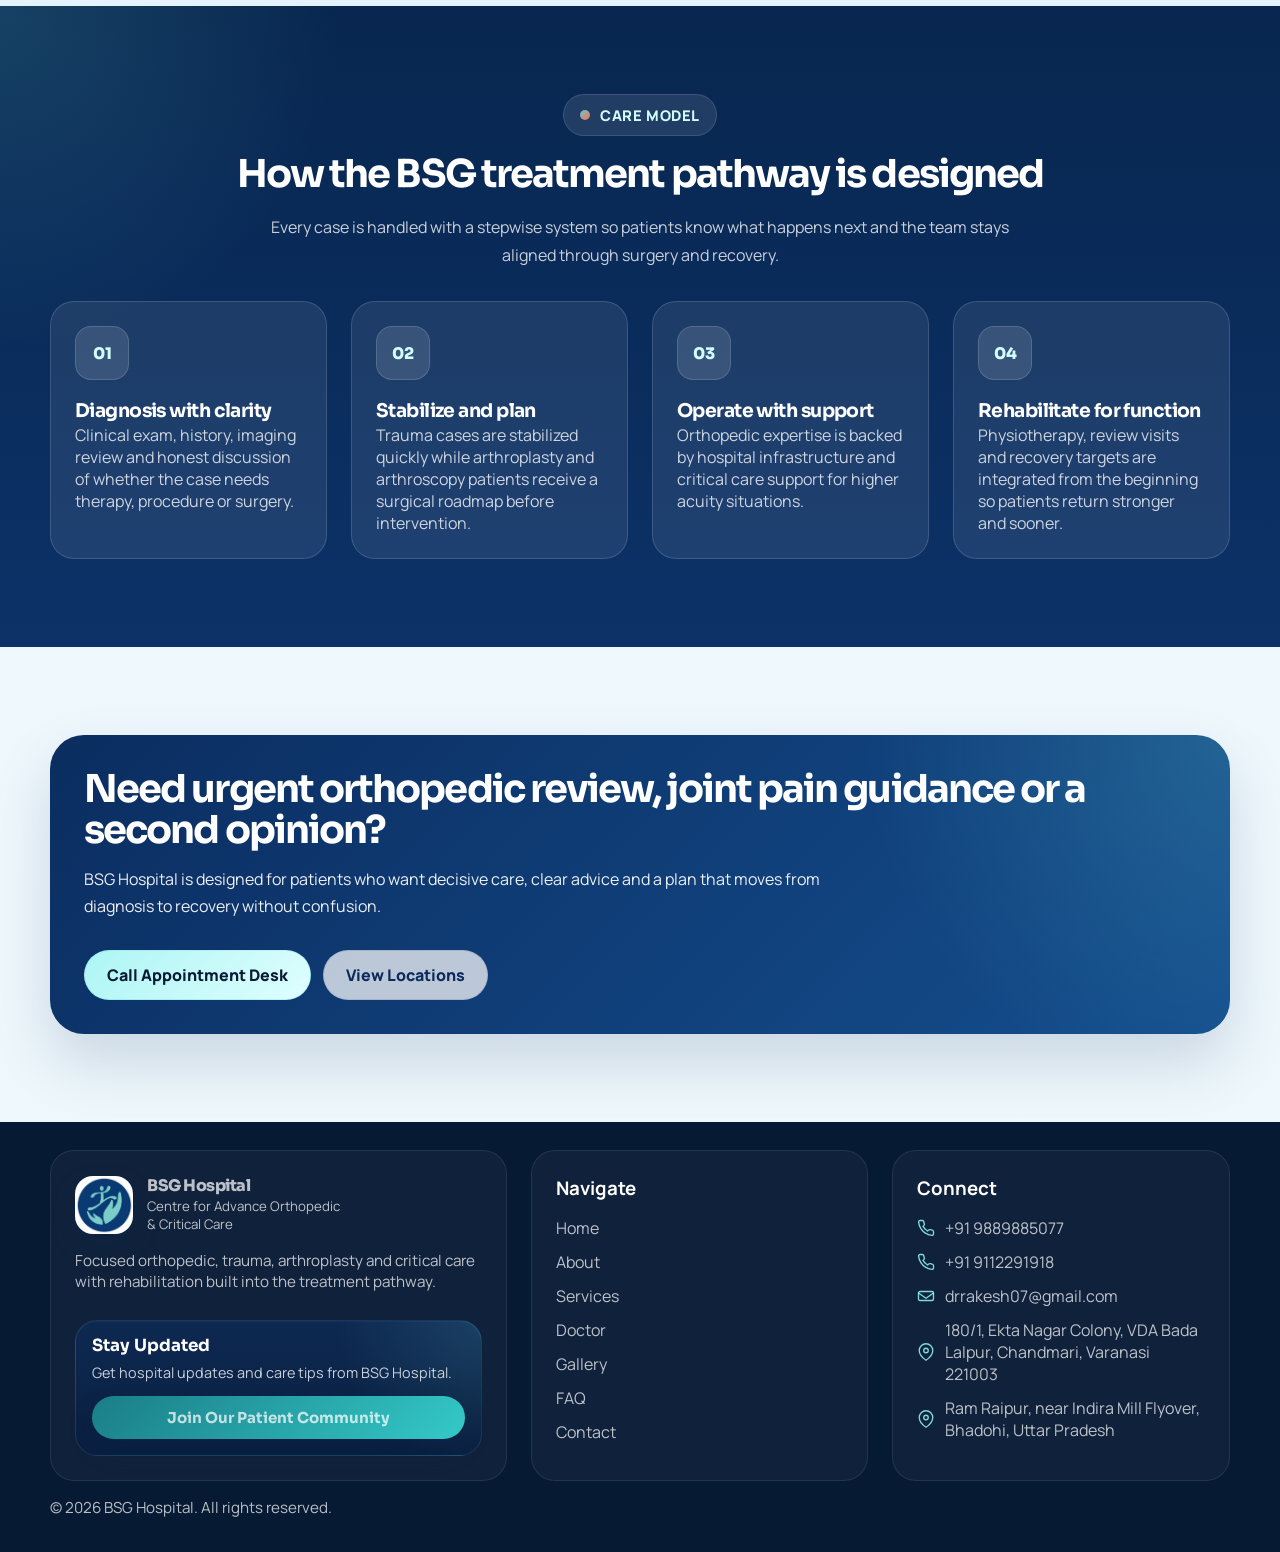
==== commit ea46d461: "commit" ====
--- a/index.html
+++ b/index.html
@@ -302,7 +302,7 @@
           <a class="footer-icon-link" href="tel:+919889885077"><span class="footer-link-icon" aria-hidden="true"><svg viewBox="0 0 24 24" fill="none"><path d="M22 16.92v3a2 2 0 0 1-2.18 2 19.8 19.8 0 0 1-8.63-3.07 19.5 19.5 0 0 1-6-6A19.8 19.8 0 0 1 2.12 4.18 2 2 0 0 1 4.11 2h3a2 2 0 0 1 2 1.72c.12.9.33 1.78.63 2.61a2 2 0 0 1-.45 2.11L8 9.91a16 16 0 0 0 6.09 6.09l1.47-1.29a2 2 0 0 1 2.11-.45c.83.3 1.71.51 2.61.63A2 2 0 0 1 22 16.92Z" stroke-width="1.8" stroke-linecap="round" stroke-linejoin="round"/></svg></span><span>+91 9889885077</span></a>
           <a class="footer-icon-link" href="tel:+919112291918"><span class="footer-link-icon" aria-hidden="true"><svg viewBox="0 0 24 24" fill="none"><path d="M22 16.92v3a2 2 0 0 1-2.18 2 19.8 19.8 0 0 1-8.63-3.07 19.5 19.5 0 0 1-6-6A19.8 19.8 0 0 1 2.12 4.18 2 2 0 0 1 4.11 2h3a2 2 0 0 1 2 1.72c.12.9.33 1.78.63 2.61a2 2 0 0 1-.45 2.11L8 9.91a16 16 0 0 0 6.09 6.09l1.47-1.29a2 2 0 0 1 2.11-.45c.83.3 1.71.51 2.61.63A2 2 0 0 1 22 16.92Z" stroke-width="1.8" stroke-linecap="round" stroke-linejoin="round"/></svg></span><span>+91 9112291918</span></a>
           <a class="footer-icon-link" href="mailto:drrakesh07@gmail.com"><span class="footer-link-icon" aria-hidden="true"><svg viewBox="0 0 24 24" fill="none"><path d="M4 6h16a2 2 0 0 1 2 2v8a2 2 0 0 1-2 2H4a2 2 0 0 1-2-2V8a2 2 0 0 1 2-2Z" stroke-width="1.8" stroke-linecap="round" stroke-linejoin="round"/><path d="m22 8-10 7L2 8" stroke-width="1.8" stroke-linecap="round" stroke-linejoin="round"/></svg></span><span>drrakesh07@gmail.com</span></a>
-          <a class="footer-icon-link" href="https://www.google.com/maps/search/?api=1&amp;query=BSG+HOSPITAL+Centre+For+Advance+Orthopedic,+Varanasi,+Uttar+Pradesh" target="_blank" rel="noopener"><span class="footer-link-icon" aria-hidden="true"><svg viewBox="0 0 24 24" fill="none"><path d="M21 10c0 7-9 13-9 13S3 17 3 10a9 9 0 1 1 18 0Z" stroke-width="1.8" stroke-linecap="round" stroke-linejoin="round"/><circle cx="12" cy="10" r="3" stroke-width="1.8"/></svg></span><span>21 Tagore Town Colony, Bhojubeer Tiraha, Varanasi, Uttar Pradesh</span></a>
+          <a class="footer-icon-link" href="https://www.google.com/maps/search/?api=1&amp;query=BSG+Hospital,+180%2F1+Ekta+Nagar+Colony,+Bada+Lalpur,+Chandmari,+Varanasi+221003" target="_blank" rel="noopener"><span class="footer-link-icon" aria-hidden="true"><svg viewBox="0 0 24 24" fill="none"><path d="M21 10c0 7-9 13-9 13S3 17 3 10a9 9 0 1 1 18 0Z" stroke-width="1.8" stroke-linecap="round" stroke-linejoin="round"/><circle cx="12" cy="10" r="3" stroke-width="1.8"/></svg></span><span>180/1, Ekta Nagar Colony, VDA Bada Lalpur, Chandmari, Varanasi 221003</span></a>
           <a class="footer-icon-link" href="https://www.google.com/maps/search/?api=1&amp;query=BSG+Hospital,+Bhadohi+Nagar+Palika,+Uttar+Pradesh" target="_blank" rel="noopener"><span class="footer-link-icon" aria-hidden="true"><svg viewBox="0 0 24 24" fill="none"><path d="M21 10c0 7-9 13-9 13S3 17 3 10a9 9 0 1 1 18 0Z" stroke-width="1.8" stroke-linecap="round" stroke-linejoin="round"/><circle cx="12" cy="10" r="3" stroke-width="1.8"/></svg></span><span>Ram Raipur, near Indira Mill Flyover, Bhadohi, Uttar Pradesh</span></a>
         </div>
       </div>
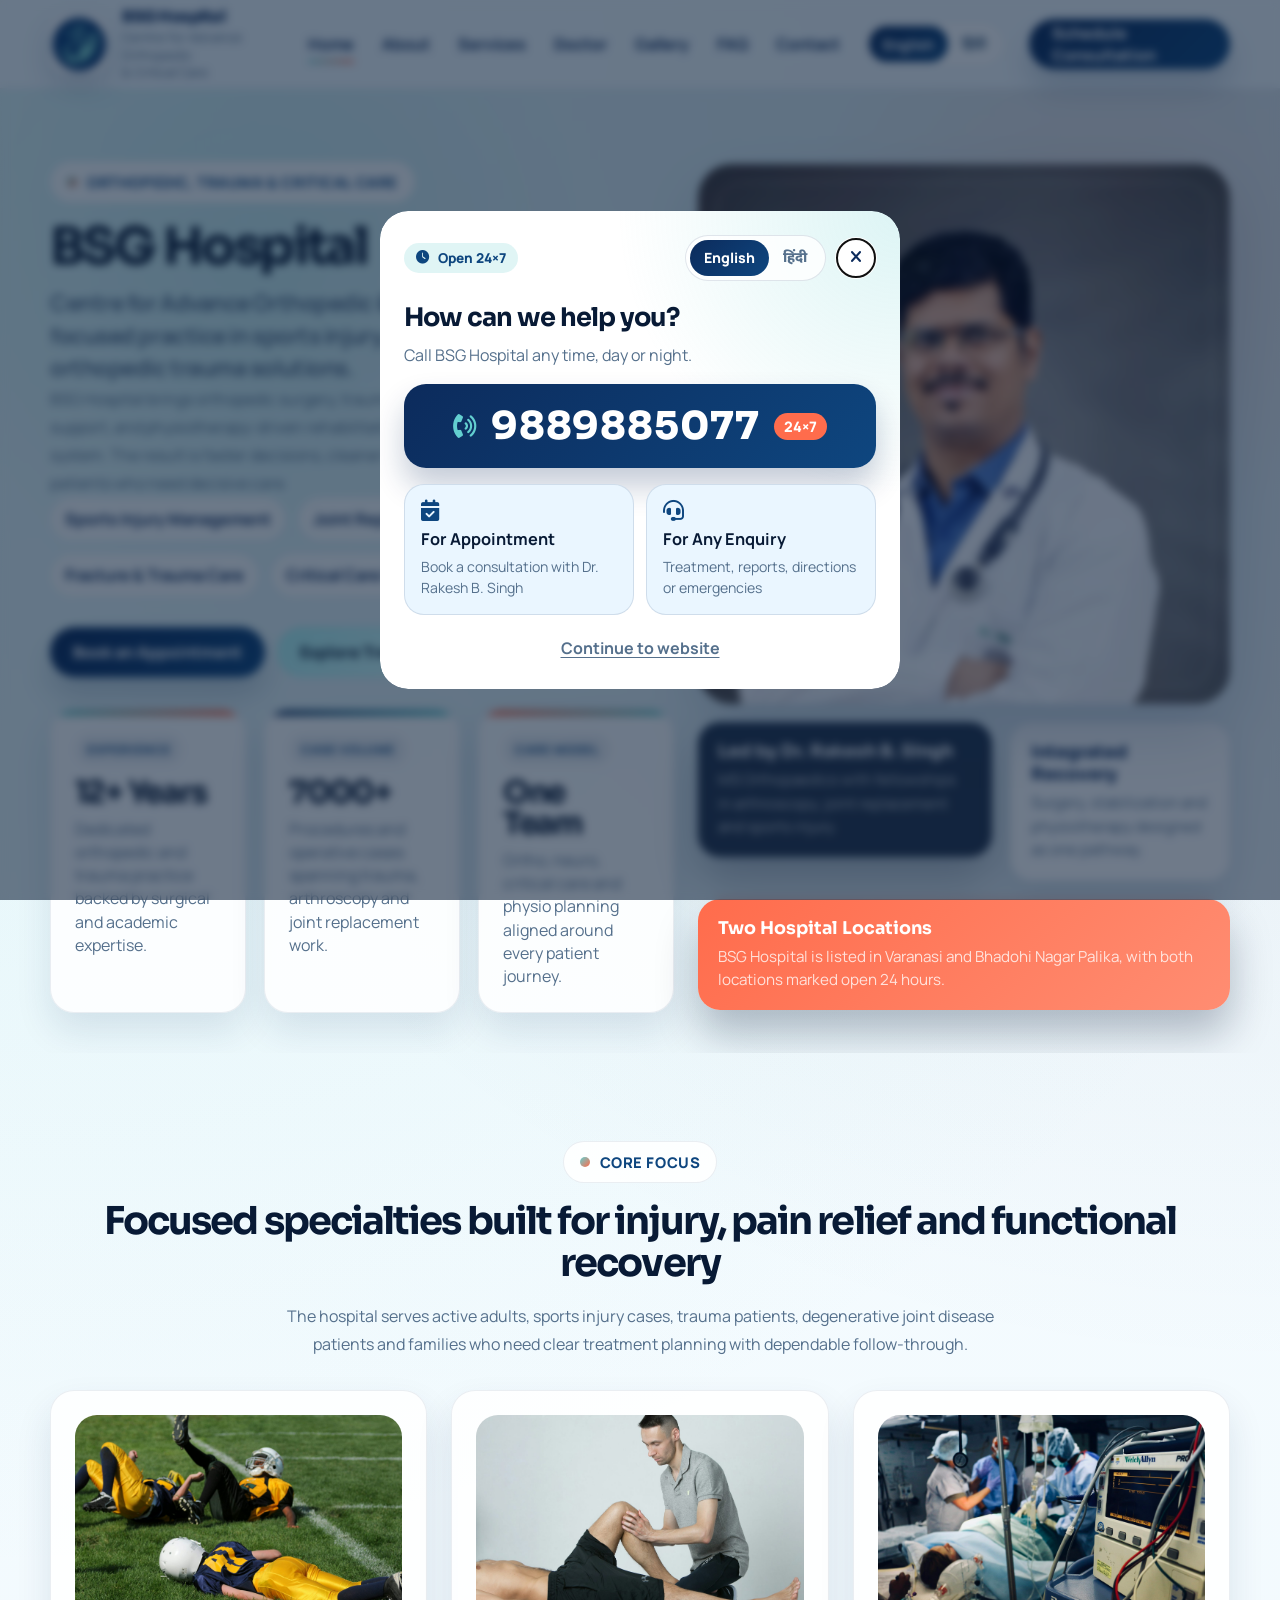
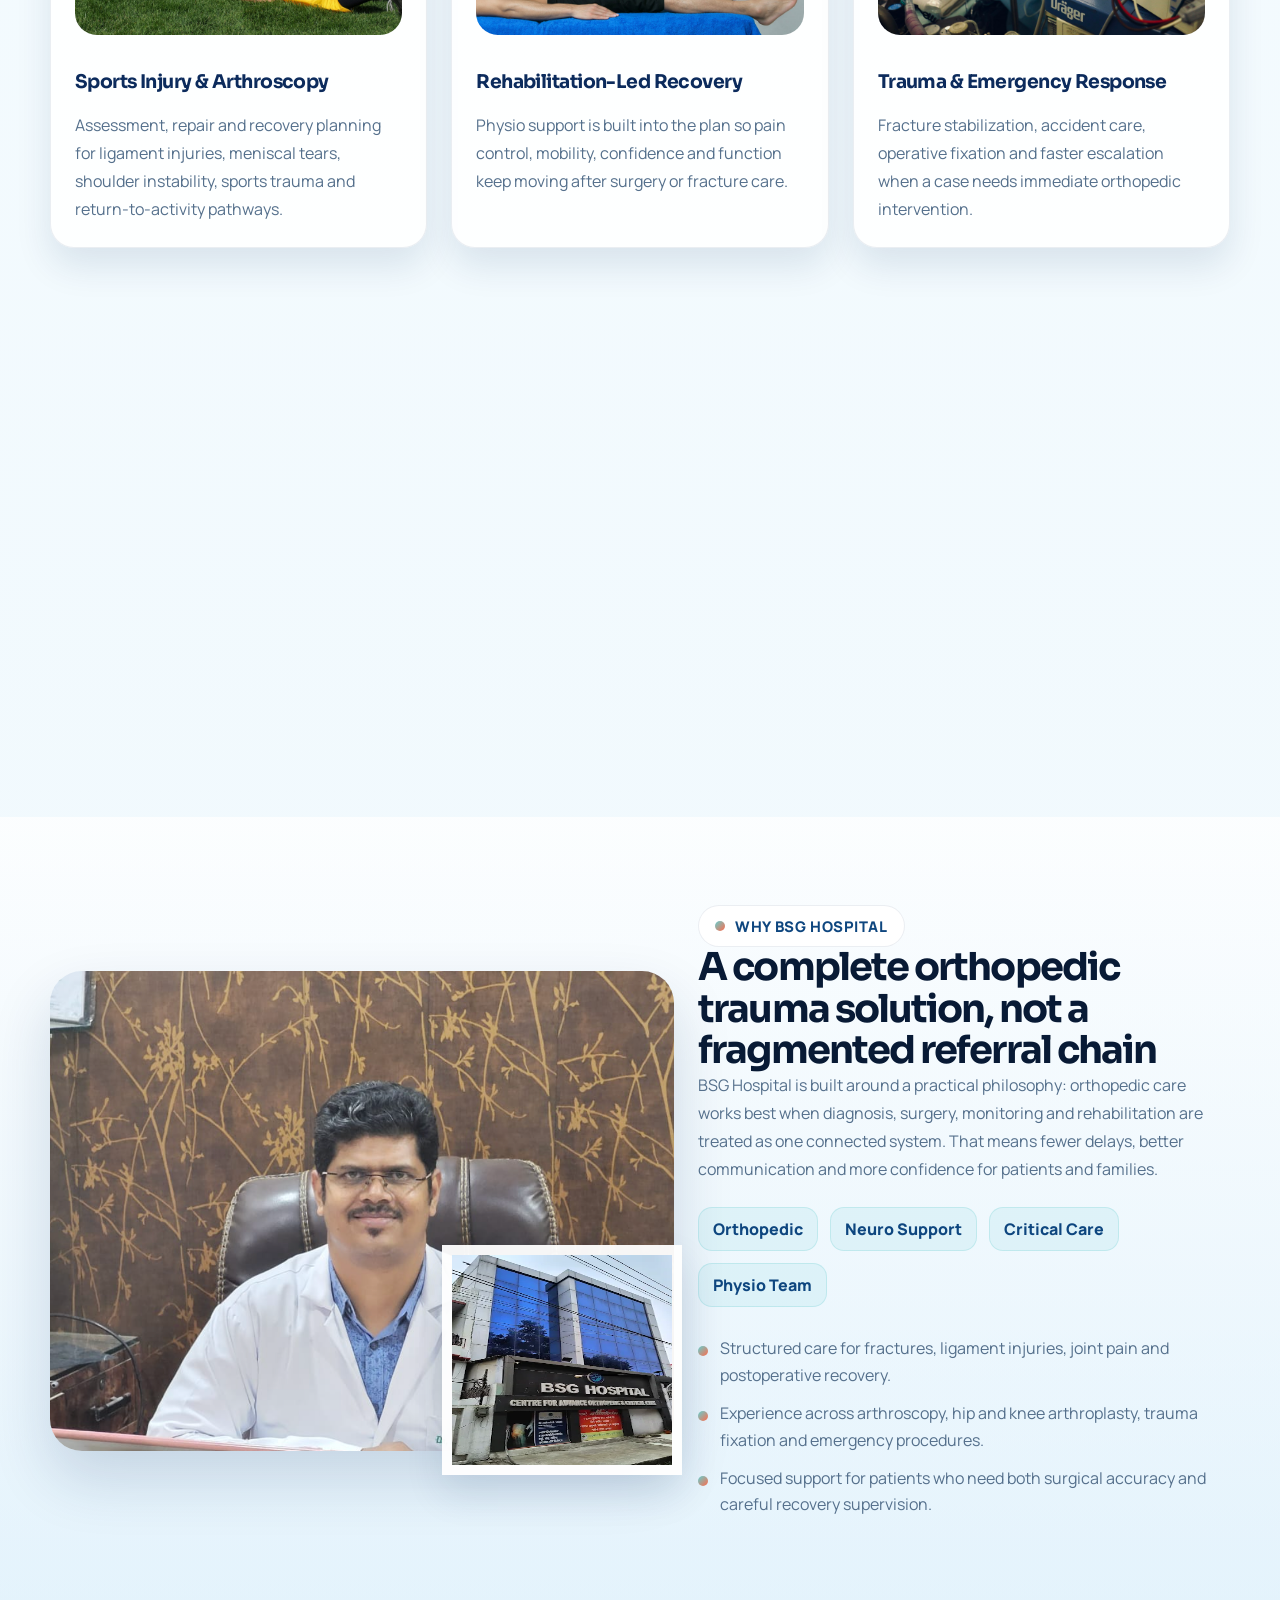
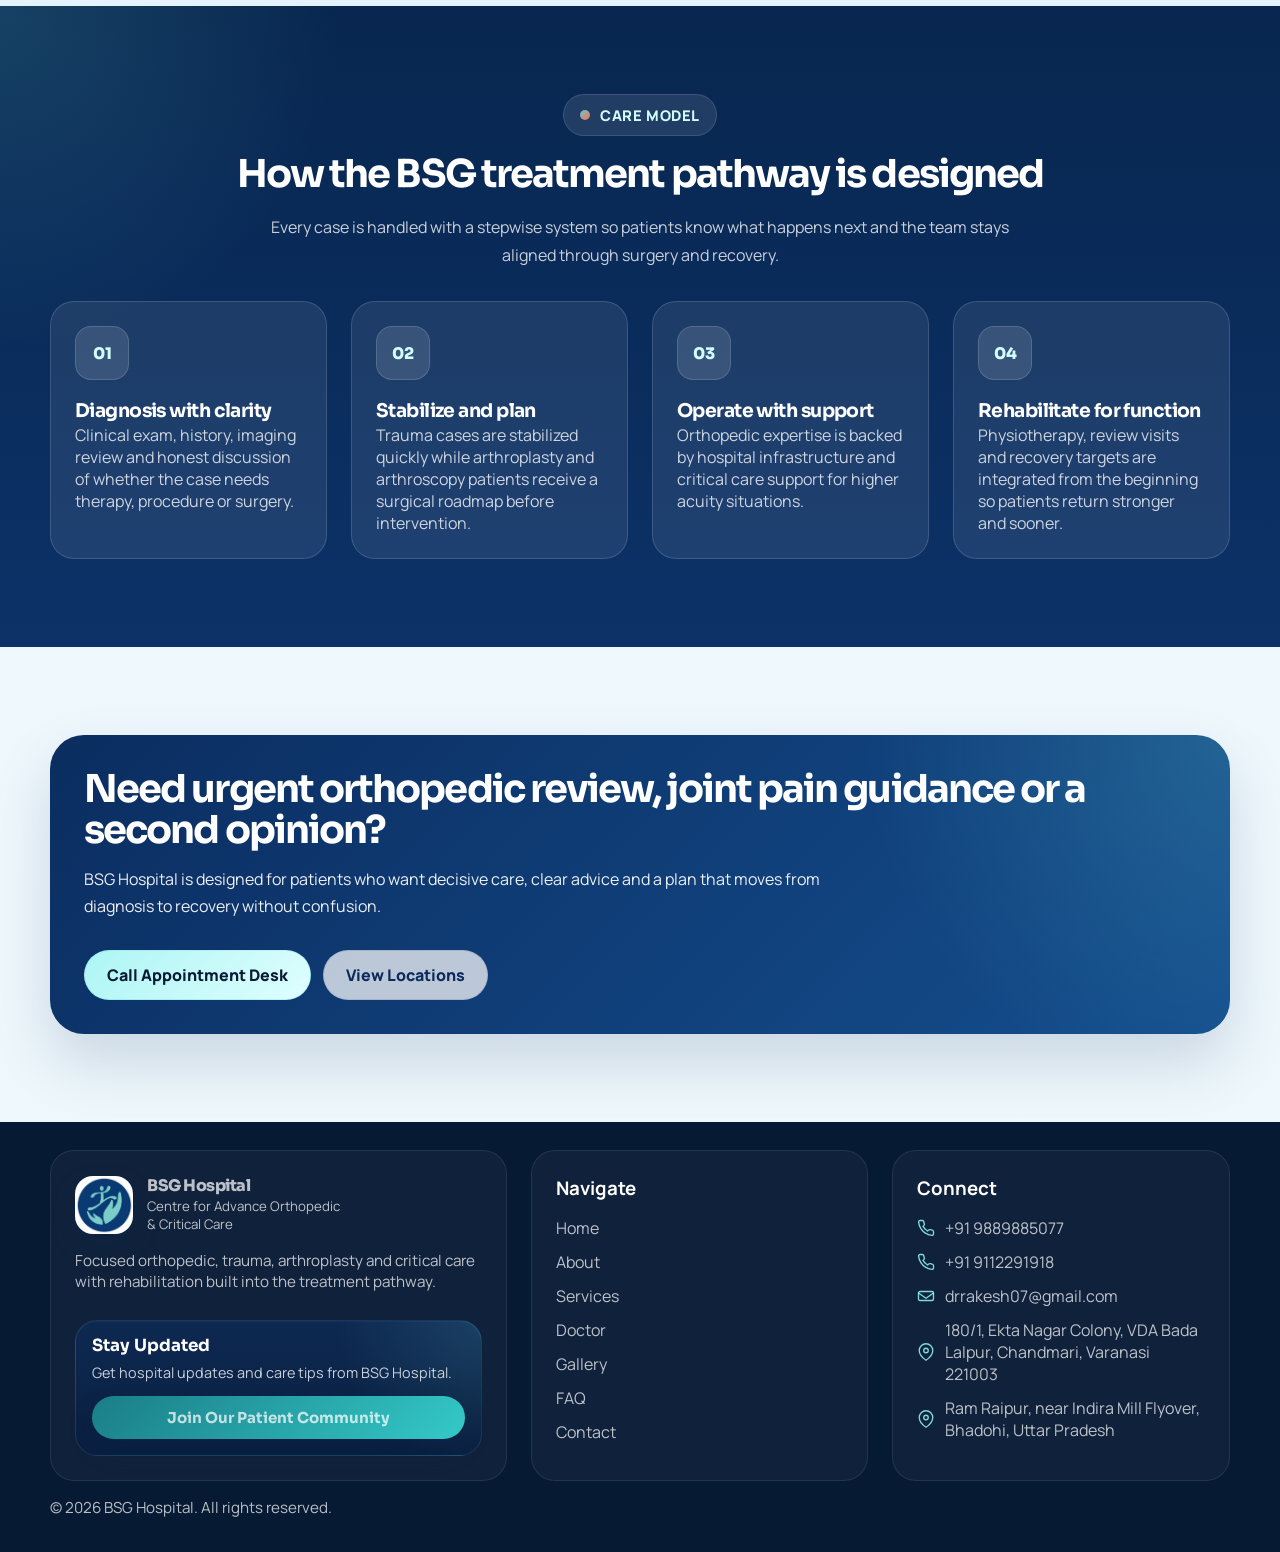
==== commit 3b21949f: "commit" ====
--- a/index.html
+++ b/index.html
@@ -311,5 +311,37 @@
       <p class="footer-note">© <span data-year></span> BSG Hospital. All rights reserved.</p>
     </div>
   </footer>
+  <dialog class="welcome-popup" aria-labelledby="welcomePopupTitle" data-welcome-popup>
+    <div class="welcome-popup-panel">
+      <div class="welcome-popup-top">
+        <span class="welcome-popup-badge"><i class="fa-solid fa-clock"></i>Open 24×7</span>
+        <div class="lang-switch" role="group" aria-label="Language">
+          <button type="button" data-lang="en" aria-pressed="true"><span class="lang-full">English</span><span class="lang-short">EN</span></button>
+          <button type="button" data-lang="hi" aria-pressed="false" lang="hi"><span class="lang-full">हिंदी</span><span class="lang-short">हिं</span></button>
+        </div>
+        <button class="welcome-popup-close" type="button" aria-label="Close" data-welcome-close autofocus><i class="fa-solid fa-xmark"></i></button>
+      </div>
+      <h2 class="welcome-popup-title" id="welcomePopupTitle">How can we help you?</h2>
+      <p class="welcome-popup-copy">Call BSG Hospital any time, day or night.</p>
+      <a class="welcome-popup-number" href="tel:+919889885077">
+        <i class="fa-solid fa-phone-volume"></i>
+        <span class="welcome-popup-digits">9889885077</span>
+        <span class="welcome-popup-hours">24×7</span>
+      </a>
+      <div class="welcome-popup-options">
+        <a class="welcome-popup-option" href="tel:+919889885077">
+          <i class="fa-solid fa-calendar-check"></i>
+          <strong>For Appointment</strong>
+          <span>Book a consultation with Dr. Rakesh B. Singh</span>
+        </a>
+        <a class="welcome-popup-option" href="tel:+919889885077">
+          <i class="fa-solid fa-headset"></i>
+          <strong>For Any Enquiry</strong>
+          <span>Treatment, reports, directions or emergencies</span>
+        </a>
+      </div>
+      <button class="welcome-popup-skip" type="button" data-welcome-close>Continue to website</button>
+    </div>
+  </dialog>
 </body>
 </html>
--- a/assets/css/main.css
+++ b/assets/css/main.css
@@ -1507,3 +1507,205 @@
     display: inline;
   }
 }
+
+/* Welcome popup: 24×7 helpline */
+.welcome-popup {
+  width: min(520px, calc(100% - 32px));
+  max-height: calc(100% - 32px);
+  padding: 0;
+  border: 0;
+  border-radius: 28px;
+  background: transparent;
+  color: var(--ink);
+  overflow: auto;
+}
+
+.welcome-popup::backdrop {
+  background: rgba(8, 26, 53, 0.58);
+  backdrop-filter: blur(4px);
+}
+
+.welcome-popup[open] {
+  animation: welcome-popup-in 0.3s ease;
+}
+
+@keyframes welcome-popup-in {
+  from {
+    opacity: 0;
+    transform: translateY(16px) scale(0.97);
+  }
+
+  to {
+    opacity: 1;
+    transform: none;
+  }
+}
+
+.welcome-popup-panel {
+  display: flex;
+  flex-direction: column;
+  gap: 16px;
+  padding: 24px;
+  border-radius: 28px;
+  background:
+    radial-gradient(circle at top right, rgba(99, 207, 208, 0.22), transparent 40%),
+    var(--surface);
+  box-shadow: var(--shadow-lg);
+}
+
+.welcome-popup-top {
+  display: flex;
+  align-items: center;
+  gap: 10px;
+}
+
+.welcome-popup-top .lang-switch {
+  order: 0;
+  margin-left: auto;
+}
+
+.welcome-popup-badge {
+  display: inline-flex;
+  align-items: center;
+  gap: 8px;
+  padding: 6px 12px;
+  border-radius: 999px;
+  background: rgba(39, 180, 182, 0.14);
+  color: var(--accent-deep);
+  font-size: 0.85rem;
+  font-weight: 800;
+}
+
+.welcome-popup-close {
+  display: inline-flex;
+  align-items: center;
+  justify-content: center;
+  flex-shrink: 0;
+  width: 40px;
+  height: 40px;
+  border: 1px solid var(--line);
+  border-radius: 999px;
+  background: var(--surface);
+  color: var(--ink);
+  font-size: 1.05rem;
+  cursor: pointer;
+}
+
+.welcome-popup-title {
+  margin: 4px 0 0;
+  font-family: "Sora", "Noto Sans Devanagari", sans-serif;
+  font-size: 1.6rem;
+  line-height: 1.25;
+  letter-spacing: -0.03em;
+  color: var(--ink-strong);
+}
+
+.welcome-popup-copy {
+  margin: -6px 0 0;
+  color: var(--muted);
+  line-height: 1.6;
+}
+
+.welcome-popup-number {
+  display: flex;
+  align-items: center;
+  justify-content: center;
+  flex-wrap: wrap;
+  gap: 10px 14px;
+  padding: 18px 20px;
+  border-radius: 22px;
+  background: linear-gradient(135deg, var(--ink), var(--accent-deep));
+  color: #fff;
+  box-shadow: 0 18px 30px rgba(12, 43, 92, 0.24);
+  transition: transform 0.25s ease;
+}
+
+.welcome-popup-number:hover {
+  transform: translateY(-2px);
+}
+
+.welcome-popup-number i {
+  font-size: 1.5rem;
+  color: var(--accent);
+}
+
+.welcome-popup-digits {
+  font-family: "Sora", sans-serif;
+  font-size: clamp(1.9rem, 7vw, 2.4rem);
+  font-weight: 800;
+  letter-spacing: 0.02em;
+}
+
+.welcome-popup-hours {
+  padding: 4px 10px;
+  border-radius: 999px;
+  background: var(--signal);
+  color: #fff;
+  font-size: 0.9rem;
+  font-weight: 800;
+}
+
+.welcome-popup-options {
+  display: grid;
+  grid-template-columns: repeat(2, minmax(0, 1fr));
+  gap: 12px;
+}
+
+.welcome-popup-option {
+  display: flex;
+  flex-direction: column;
+  gap: 6px;
+  padding: 16px;
+  border-radius: 20px;
+  border: 1px solid var(--line);
+  background: var(--surface-soft);
+  transition: border-color 0.2s ease, transform 0.2s ease;
+}
+
+.welcome-popup-option:hover {
+  border-color: var(--accent-strong);
+  transform: translateY(-2px);
+}
+
+.welcome-popup-option i {
+  font-size: 1.3rem;
+  color: var(--accent-deep);
+}
+
+.welcome-popup-option strong {
+  font-size: 1.02rem;
+  color: var(--ink-strong);
+}
+
+.welcome-popup-option span {
+  color: var(--muted);
+  font-size: 0.88rem;
+  line-height: 1.5;
+}
+
+.welcome-popup-skip {
+  align-self: center;
+  padding: 6px 12px;
+  border: 0;
+  background: transparent;
+  color: var(--muted);
+  font: inherit;
+  font-weight: 700;
+  text-decoration: underline;
+  text-underline-offset: 3px;
+  cursor: pointer;
+}
+
+@media (max-width: 480px) {
+  .welcome-popup-panel {
+    padding: 20px 16px;
+  }
+
+  .welcome-popup-title {
+    font-size: 1.35rem;
+  }
+
+  .welcome-popup-options {
+    grid-template-columns: 1fr;
+  }
+}
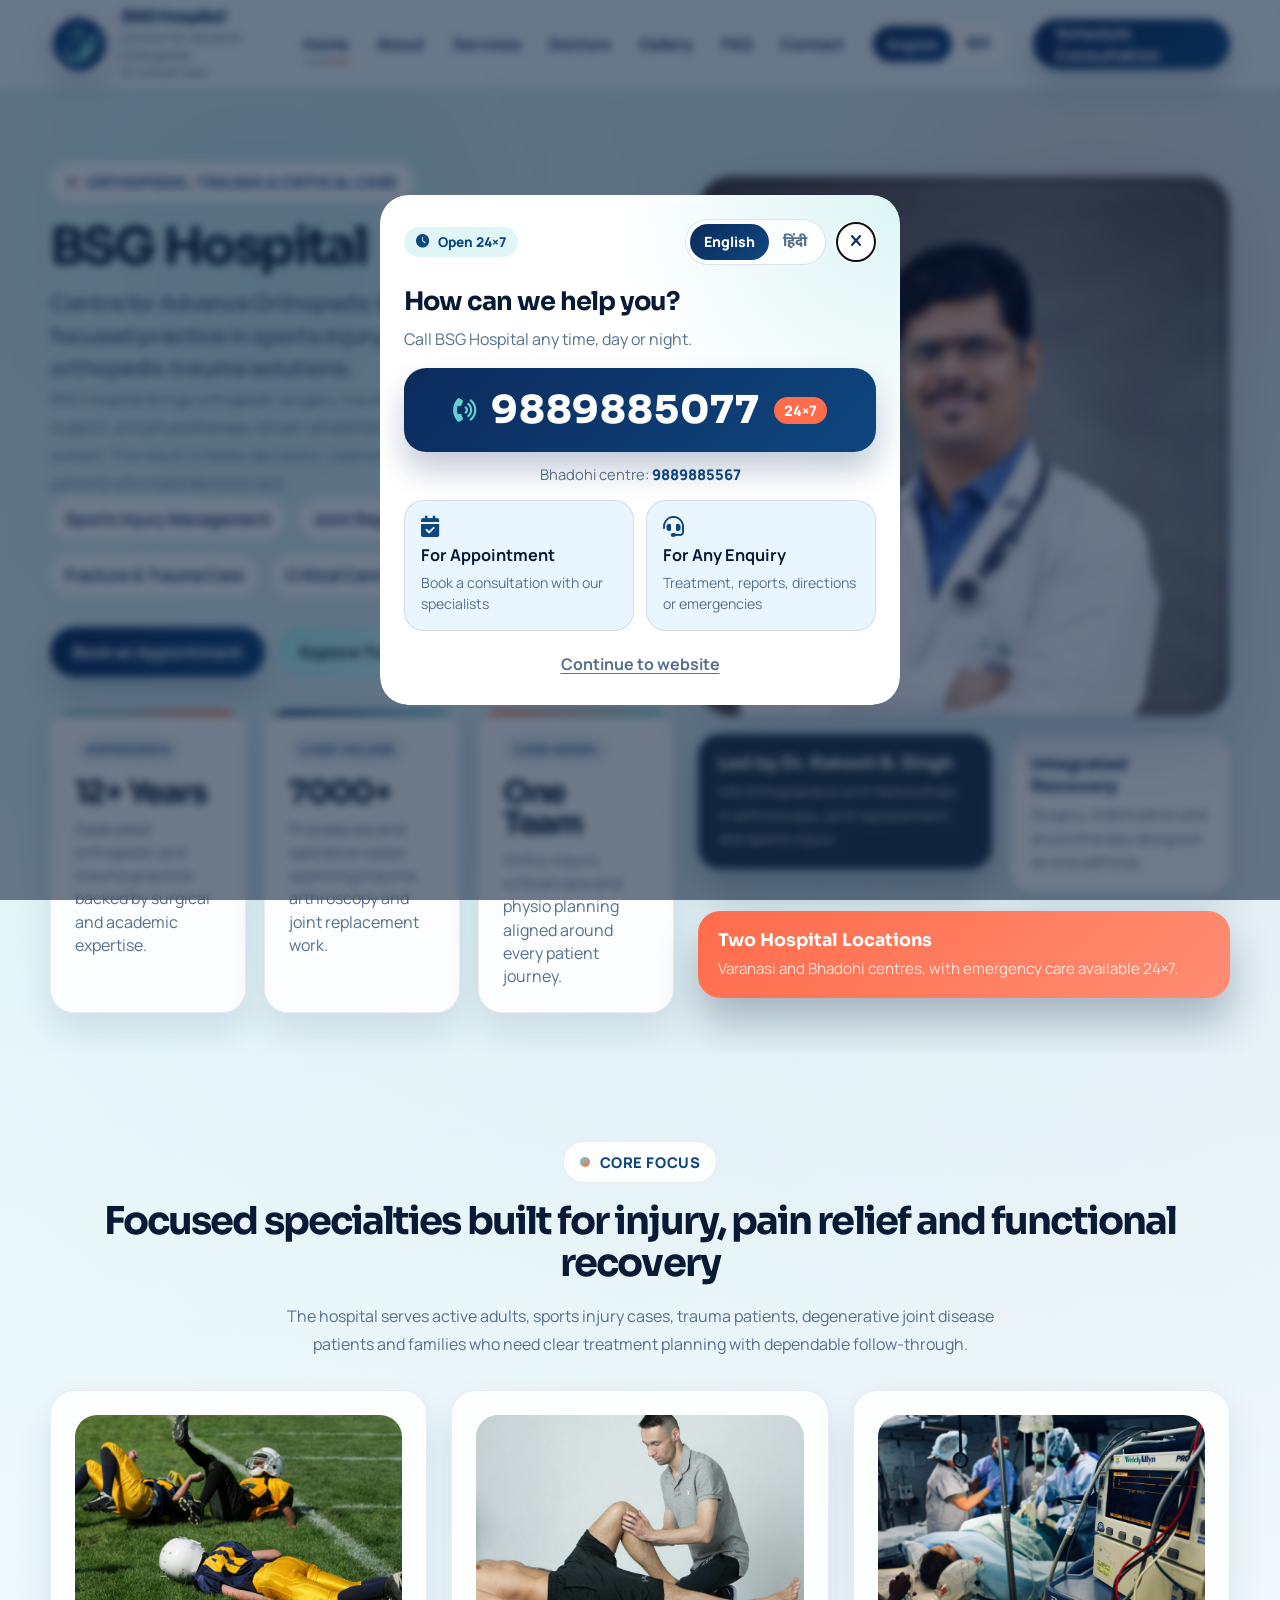
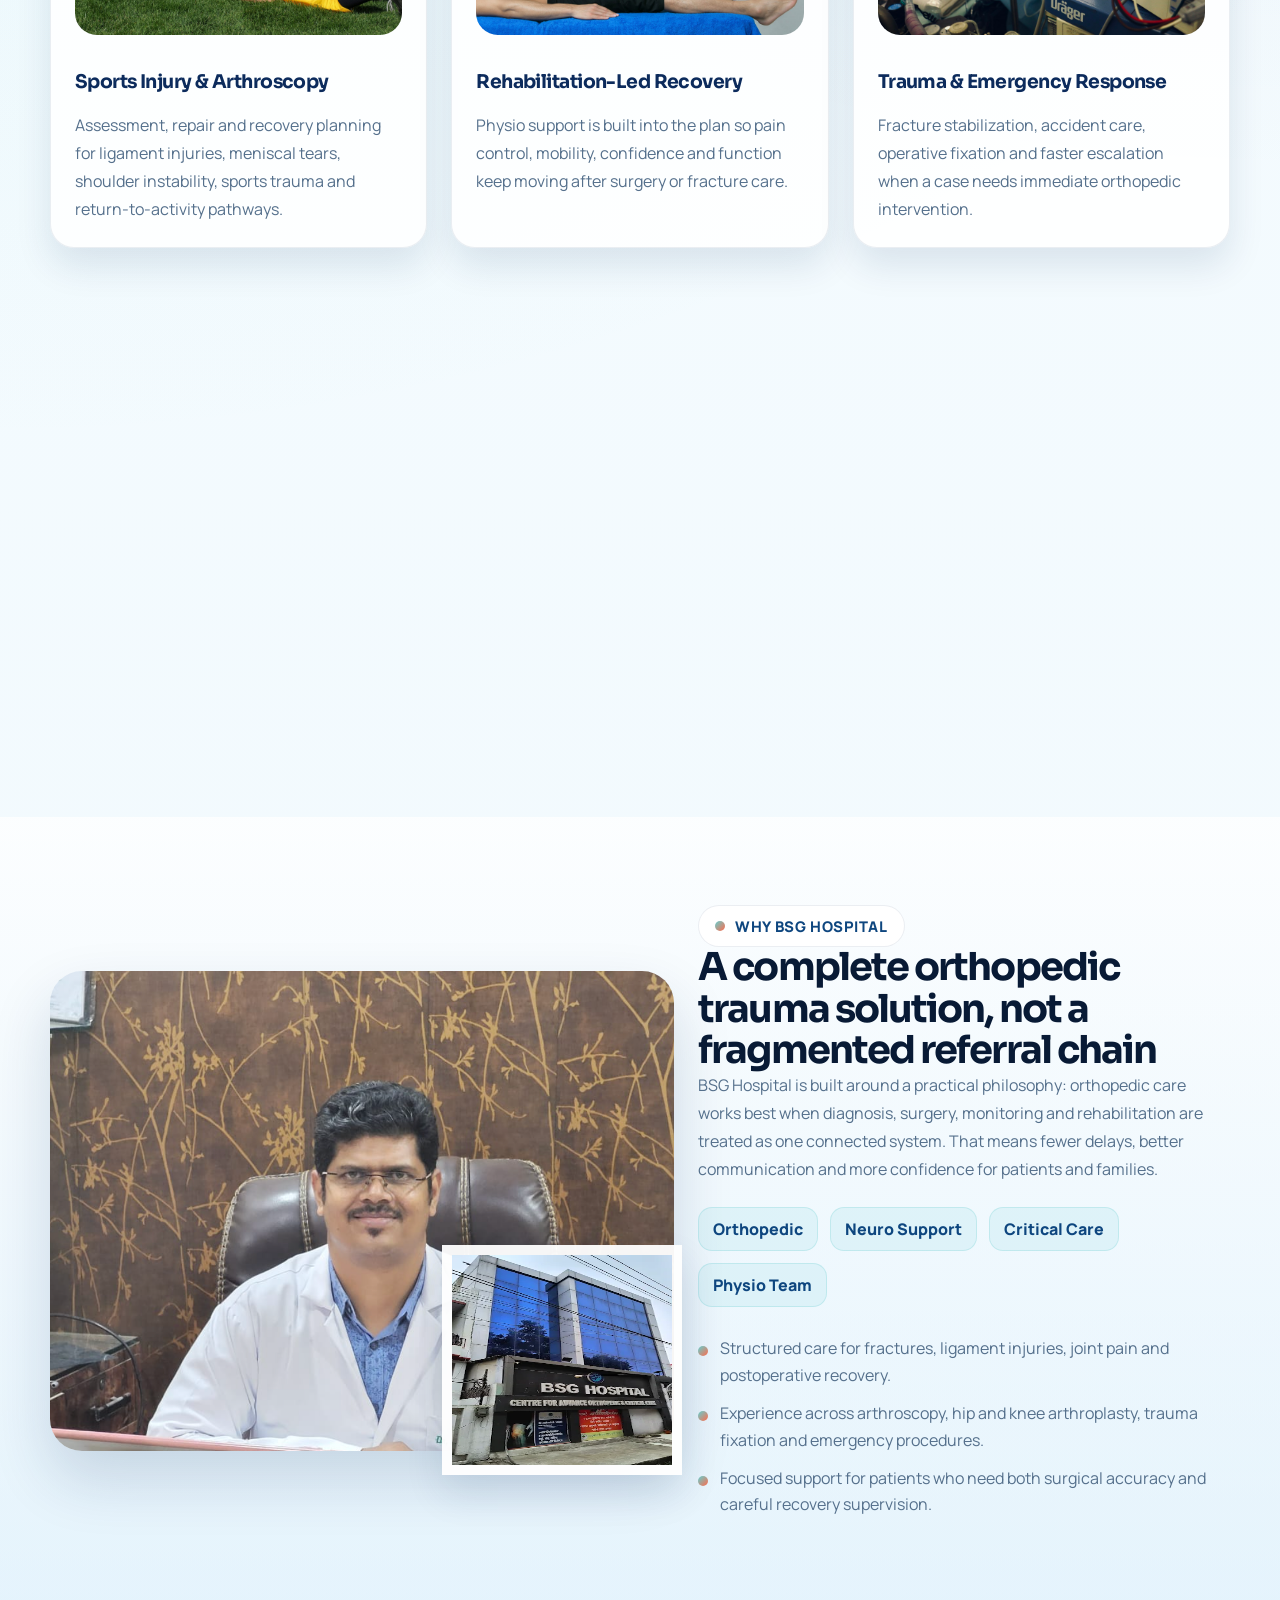
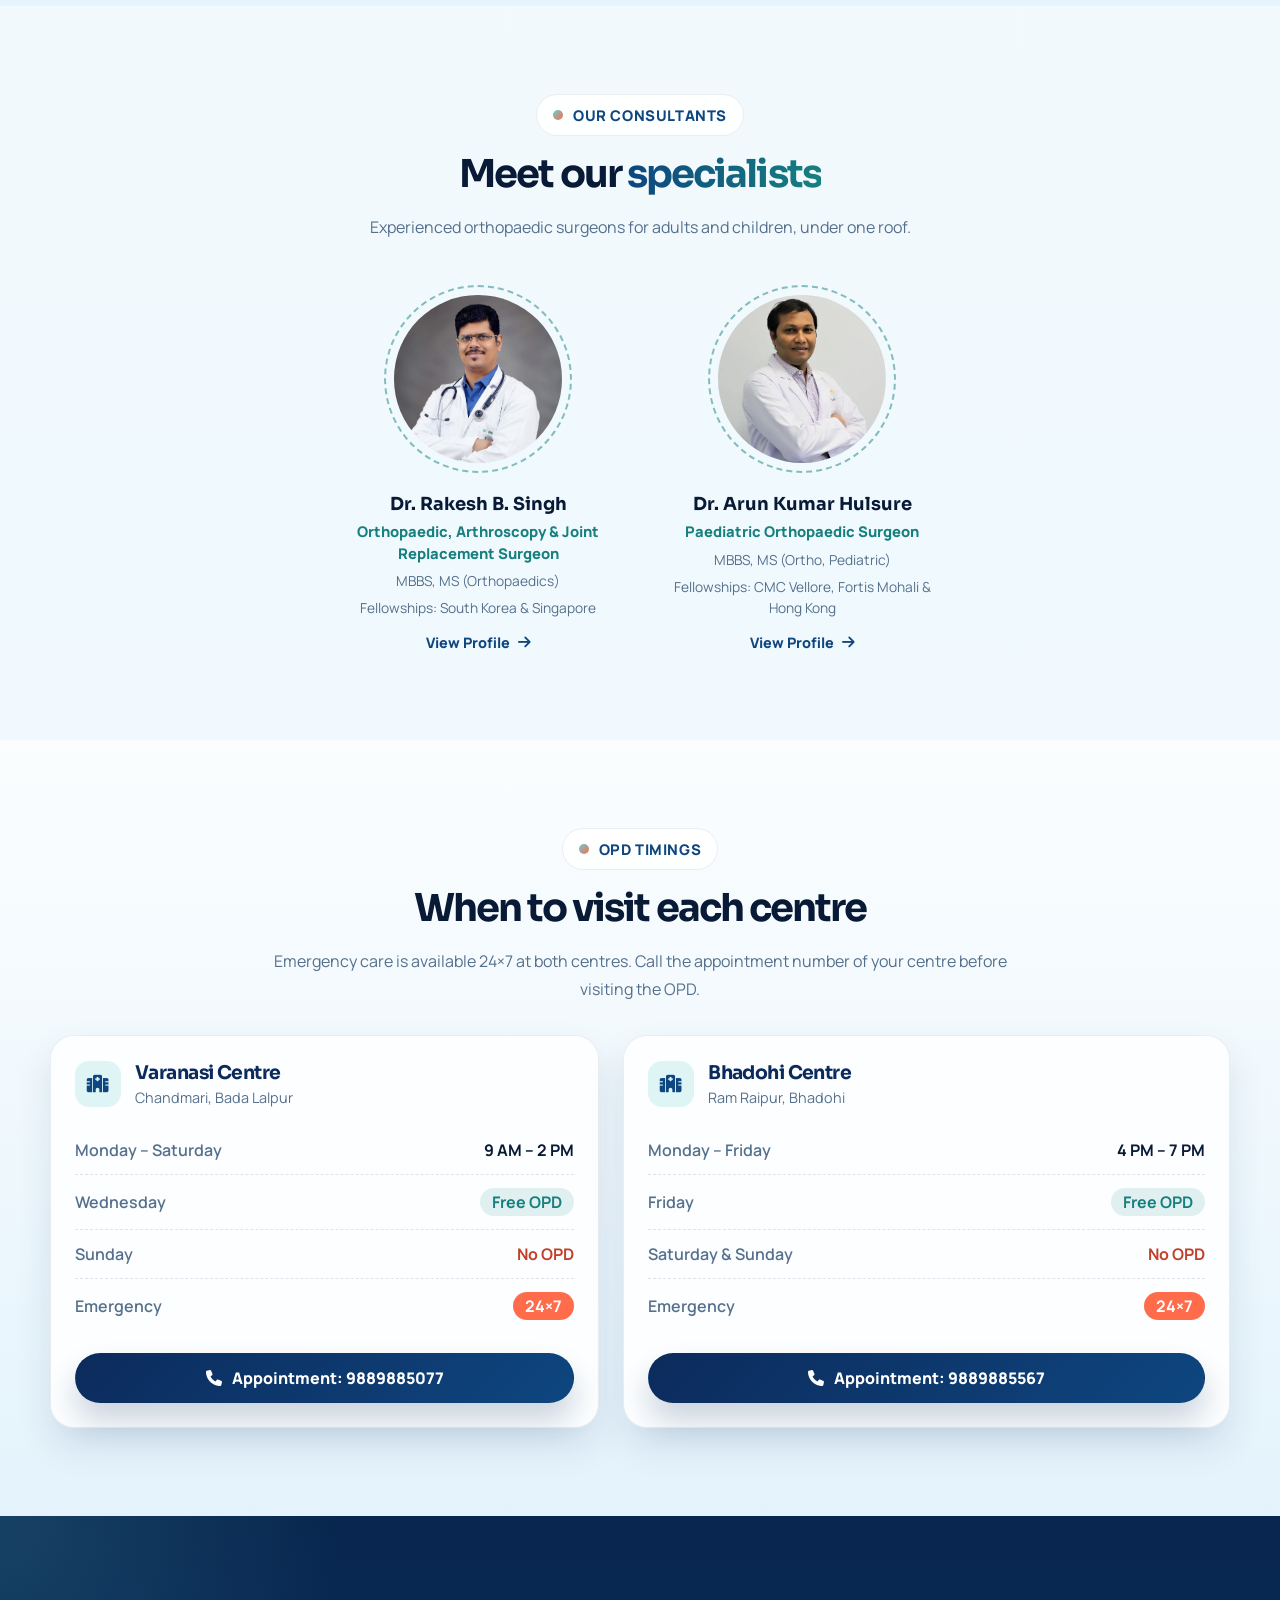
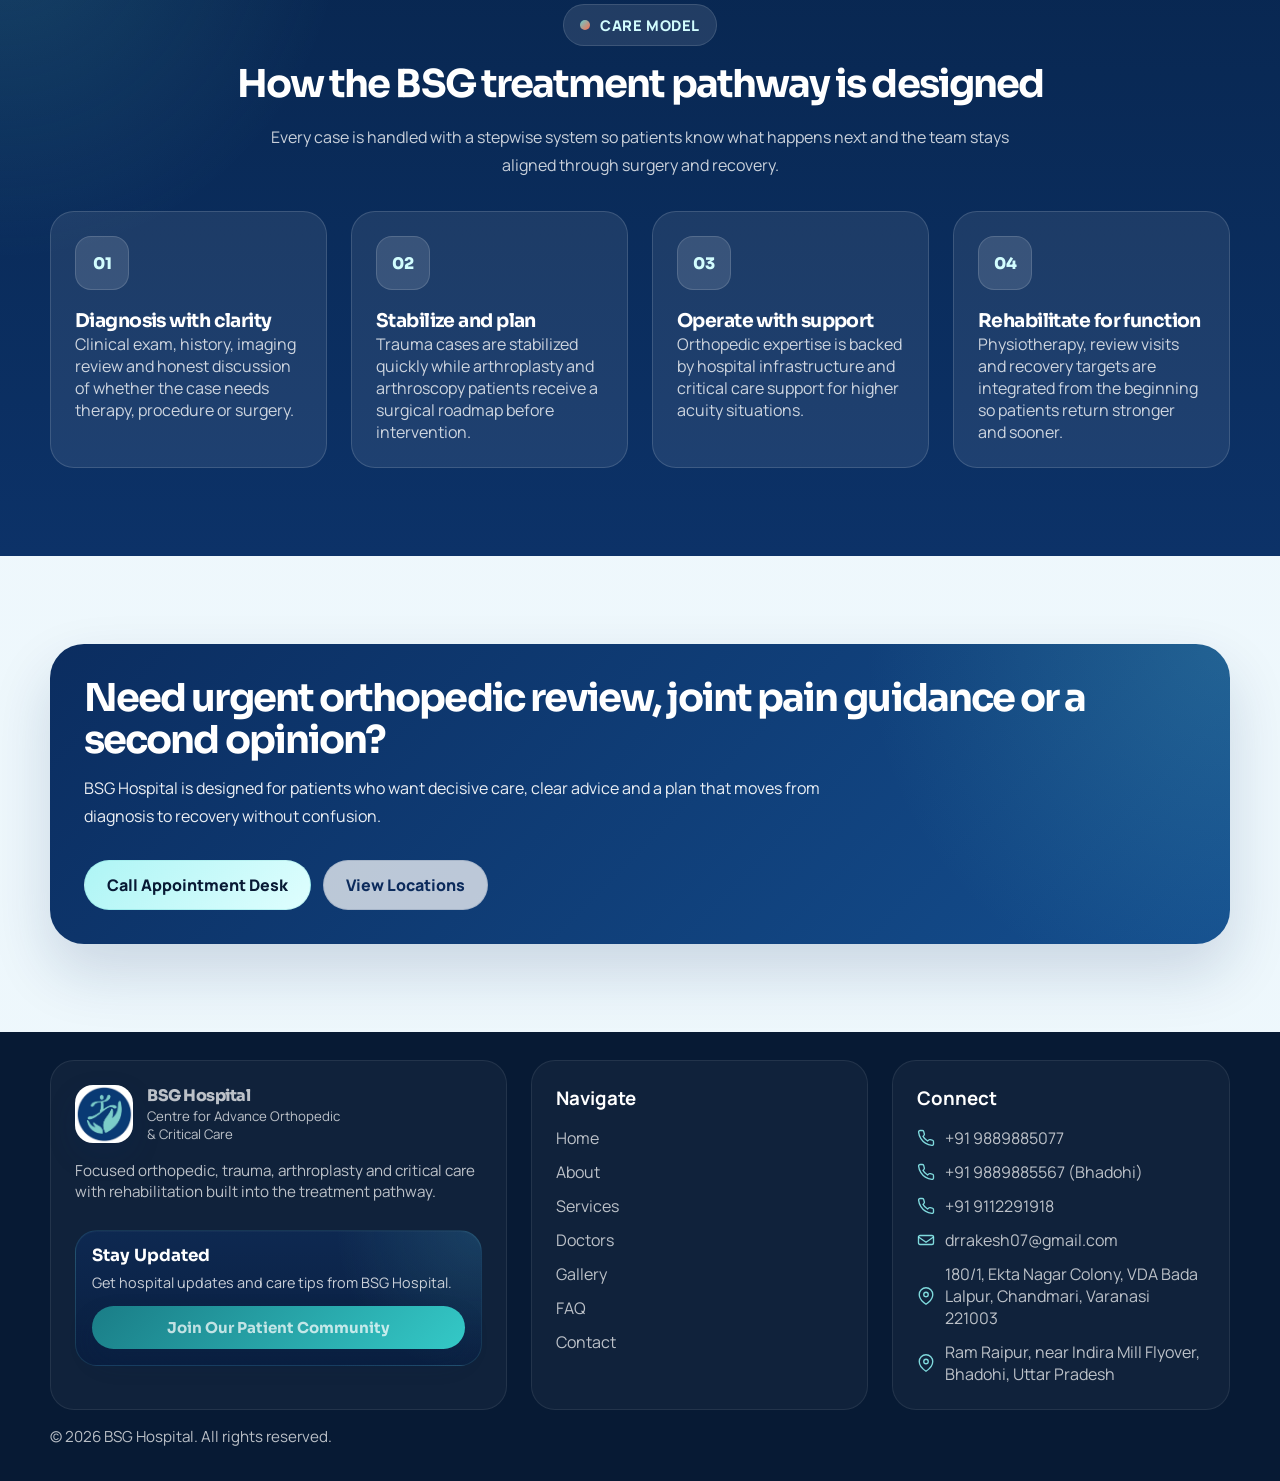
==== commit 8a5ef577: "commit" ====
--- a/index.html
+++ b/index.html
@@ -74,7 +74,7 @@
         <a class="active" href="index.html">Home</a>
         <a href="about.html">About</a>
         <a href="services.html">Services</a>
-        <a href="doctor-jyoti-mary.html">Doctor</a>
+        <a href="index.html#specialists">Doctors</a>
         <a href="Gallery.html">Gallery</a>
         <a href="faq.html">FAQ</a>
         <a href="contact.html">Contact</a>
@@ -148,7 +148,7 @@
           </div>
           <div class="floating-card bottom">
             <strong>Two Hospital Locations</strong>
-            <span>BSG Hospital is listed in Varanasi and Bhadohi Nagar Palika, with both locations marked open 24 hours.</span>
+            <span>Varanasi and Bhadohi centres, with emergency care available 24×7.</span>
           </div>
         </div>
       </div>
@@ -217,6 +217,79 @@
             <li>Experience across arthroscopy, hip and knee arthroplasty, trauma fixation and emergency procedures.</li>
             <li>Focused support for patients who need both surgical accuracy and careful recovery supervision.</li>
           </ul>
+        </div>
+      </div>
+    </section>
+
+
+    <section class="section" id="specialists">
+      <div class="container">
+        <div class="section-heading centered reveal">
+          <span class="eyebrow">Our Consultants</span>
+          <h2 class="section-title">Meet our <span class="title-accent">specialists</span></h2>
+          <p class="section-copy">Experienced orthopaedic surgeons for adults and children, under one roof.</p>
+        </div>
+        <div class="specialist-grid">
+          <article class="specialist-card reveal">
+            <a class="specialist-photo" href="doctor-jyoti-mary.html"><img src="assets/img/bsg-local/dr-rakesh-portrait.jpeg" alt="Dr. Rakesh B. Singh" loading="lazy"></a>
+            <h3 class="specialist-name">Dr. Rakesh B. Singh</h3>
+            <span class="specialist-role">Orthopaedic, Arthroscopy &amp; Joint Replacement Surgeon</span>
+            <span class="specialist-meta">MBBS, MS (Orthopaedics)</span>
+            <span class="specialist-meta">Fellowships: South Korea &amp; Singapore</span>
+            <a class="specialist-link" href="doctor-jyoti-mary.html">View Profile <i class="fa-solid fa-arrow-right"></i></a>
+          </article>
+          <article class="specialist-card reveal">
+            <a class="specialist-photo" href="doctor-arun-hulsure.html"><img src="assets/img/bsg-local/dr-arun-hulsure.jpeg" alt="Dr. Arun Kumar Hulsure" loading="lazy"></a>
+            <h3 class="specialist-name">Dr. Arun Kumar Hulsure</h3>
+            <span class="specialist-role">Paediatric Orthopaedic Surgeon</span>
+            <span class="specialist-meta">MBBS, MS (Ortho, Pediatric)</span>
+            <span class="specialist-meta">Fellowships: CMC Vellore, Fortis Mohali &amp; Hong Kong</span>
+            <a class="specialist-link" href="doctor-arun-hulsure.html">View Profile <i class="fa-solid fa-arrow-right"></i></a>
+          </article>
+        </div>
+      </div>
+    </section>
+
+    <section class="section section-alt" id="opd-timings">
+      <div class="container">
+        <div class="section-heading centered reveal">
+          <span class="eyebrow">OPD Timings</span>
+          <h2 class="section-title">When to visit each centre</h2>
+          <p class="section-copy">Emergency care is available 24×7 at both centres. Call the appointment number of your centre before visiting the OPD.</p>
+        </div>
+        <div class="contact-grid">
+          <article class="contact-card opd-card reveal">
+            <div class="opd-card-head">
+              <i class="fa-solid fa-hospital"></i>
+              <div>
+                <h3>Varanasi Centre</h3>
+                <span>Chandmari, Bada Lalpur</span>
+              </div>
+            </div>
+            <ul class="opd-list">
+              <li><span>Monday – Saturday</span><strong>9 AM – 2 PM</strong></li>
+              <li class="is-free"><span>Wednesday</span><strong>Free OPD</strong></li>
+              <li class="is-closed"><span>Sunday</span><strong>No OPD</strong></li>
+              <li class="is-emergency"><span>Emergency</span><strong>24×7</strong></li>
+            </ul>
+            <a class="btn btn-primary" href="tel:+919889885077"><i class="fa-solid fa-phone"></i>Appointment: 9889885077</a>
+          </article>
+          <article class="contact-card opd-card reveal">
+            <div class="opd-card-head">
+              <i class="fa-solid fa-hospital"></i>
+              <div>
+                <h3>Bhadohi Centre</h3>
+                <span>Ram Raipur, Bhadohi</span>
+              </div>
+            </div>
+            <ul class="opd-list">
+              <li><span>Monday – Friday</span><strong>4 PM – 7 PM</strong></li>
+              <li class="is-free"><span>Friday</span><strong>Free OPD</strong></li>
+              <li class="is-closed"><span>Saturday &amp; Sunday</span><strong>No OPD</strong></li>
+              <li class="is-emergency"><span>Emergency</span><strong>24×7</strong></li>
+            </ul>
+            <a class="btn btn-primary" href="tel:+919889885567"><i class="fa-solid fa-phone"></i>Appointment: 9889885567</a>
+          </article>
         </div>
       </div>
     </section>
@@ -290,7 +363,7 @@
           <a href="index.html">Home</a>
           <a href="about.html">About</a>
           <a href="services.html">Services</a>
-          <a href="doctor-jyoti-mary.html">Doctor</a>
+          <a href="index.html#specialists">Doctors</a>
           <a href="Gallery.html">Gallery</a>
           <a href="faq.html">FAQ</a>
           <a href="contact.html">Contact</a>
@@ -300,6 +373,7 @@
         <h3>Connect</h3>
         <div class="footer-links">
           <a class="footer-icon-link" href="tel:+919889885077"><span class="footer-link-icon" aria-hidden="true"><svg viewBox="0 0 24 24" fill="none"><path d="M22 16.92v3a2 2 0 0 1-2.18 2 19.8 19.8 0 0 1-8.63-3.07 19.5 19.5 0 0 1-6-6A19.8 19.8 0 0 1 2.12 4.18 2 2 0 0 1 4.11 2h3a2 2 0 0 1 2 1.72c.12.9.33 1.78.63 2.61a2 2 0 0 1-.45 2.11L8 9.91a16 16 0 0 0 6.09 6.09l1.47-1.29a2 2 0 0 1 2.11-.45c.83.3 1.71.51 2.61.63A2 2 0 0 1 22 16.92Z" stroke-width="1.8" stroke-linecap="round" stroke-linejoin="round"/></svg></span><span>+91 9889885077</span></a>
+          <a class="footer-icon-link" href="tel:+919889885567"><span class="footer-link-icon" aria-hidden="true"><svg viewBox="0 0 24 24" fill="none"><path d="M22 16.92v3a2 2 0 0 1-2.18 2 19.8 19.8 0 0 1-8.63-3.07 19.5 19.5 0 0 1-6-6A19.8 19.8 0 0 1 2.12 4.18 2 2 0 0 1 4.11 2h3a2 2 0 0 1 2 1.72c.12.9.33 1.78.63 2.61a2 2 0 0 1-.45 2.11L8 9.91a16 16 0 0 0 6.09 6.09l1.47-1.29a2 2 0 0 1 2.11-.45c.83.3 1.71.51 2.61.63A2 2 0 0 1 22 16.92Z" stroke-width="1.8" stroke-linecap="round" stroke-linejoin="round"/></svg></span><span>+91 9889885567 (Bhadohi)</span></a>
           <a class="footer-icon-link" href="tel:+919112291918"><span class="footer-link-icon" aria-hidden="true"><svg viewBox="0 0 24 24" fill="none"><path d="M22 16.92v3a2 2 0 0 1-2.18 2 19.8 19.8 0 0 1-8.63-3.07 19.5 19.5 0 0 1-6-6A19.8 19.8 0 0 1 2.12 4.18 2 2 0 0 1 4.11 2h3a2 2 0 0 1 2 1.72c.12.9.33 1.78.63 2.61a2 2 0 0 1-.45 2.11L8 9.91a16 16 0 0 0 6.09 6.09l1.47-1.29a2 2 0 0 1 2.11-.45c.83.3 1.71.51 2.61.63A2 2 0 0 1 22 16.92Z" stroke-width="1.8" stroke-linecap="round" stroke-linejoin="round"/></svg></span><span>+91 9112291918</span></a>
           <a class="footer-icon-link" href="mailto:drrakesh07@gmail.com"><span class="footer-link-icon" aria-hidden="true"><svg viewBox="0 0 24 24" fill="none"><path d="M4 6h16a2 2 0 0 1 2 2v8a2 2 0 0 1-2 2H4a2 2 0 0 1-2-2V8a2 2 0 0 1 2-2Z" stroke-width="1.8" stroke-linecap="round" stroke-linejoin="round"/><path d="m22 8-10 7L2 8" stroke-width="1.8" stroke-linecap="round" stroke-linejoin="round"/></svg></span><span>drrakesh07@gmail.com</span></a>
           <a class="footer-icon-link" href="https://www.google.com/maps/search/?api=1&amp;query=BSG+Hospital,+180%2F1+Ekta+Nagar+Colony,+Bada+Lalpur,+Chandmari,+Varanasi+221003" target="_blank" rel="noopener"><span class="footer-link-icon" aria-hidden="true"><svg viewBox="0 0 24 24" fill="none"><path d="M21 10c0 7-9 13-9 13S3 17 3 10a9 9 0 1 1 18 0Z" stroke-width="1.8" stroke-linecap="round" stroke-linejoin="round"/><circle cx="12" cy="10" r="3" stroke-width="1.8"/></svg></span><span>180/1, Ekta Nagar Colony, VDA Bada Lalpur, Chandmari, Varanasi 221003</span></a>
@@ -328,11 +402,12 @@
         <span class="welcome-popup-digits">9889885077</span>
         <span class="welcome-popup-hours">24×7</span>
       </a>
+      <p class="welcome-popup-alt">Bhadohi centre: <a href="tel:+919889885567">9889885567</a></p>
       <div class="welcome-popup-options">
         <a class="welcome-popup-option" href="tel:+919889885077">
           <i class="fa-solid fa-calendar-check"></i>
           <strong>For Appointment</strong>
-          <span>Book a consultation with Dr. Rakesh B. Singh</span>
+          <span>Book a consultation with our specialists</span>
         </a>
         <a class="welcome-popup-option" href="tel:+919889885077">
           <i class="fa-solid fa-headset"></i>
--- a/assets/css/main.css
+++ b/assets/css/main.css
@@ -1709,3 +1709,180 @@
     grid-template-columns: 1fr;
   }
 }
+
+/* Specialists (doctor team) */
+.specialist-grid {
+  display: flex;
+  flex-wrap: wrap;
+  justify-content: center;
+  gap: 40px 64px;
+  margin-top: 44px;
+}
+
+.specialist-card {
+  display: flex;
+  flex-direction: column;
+  align-items: center;
+  gap: 6px;
+  width: 260px;
+  text-align: center;
+}
+
+.specialist-photo {
+  width: 188px;
+  height: 188px;
+  margin-bottom: 14px;
+  padding: 8px;
+  border-radius: 50%;
+  border: 2px dashed rgba(23, 128, 127, 0.5);
+  transition: border-color 0.25s ease, transform 0.25s ease;
+}
+
+.specialist-photo img {
+  width: 100%;
+  height: 100%;
+  border-radius: 50%;
+  object-fit: cover;
+  object-position: center 18%;
+  background: var(--surface-soft);
+}
+
+.specialist-card:hover .specialist-photo {
+  border-color: var(--accent-strong);
+  transform: translateY(-4px);
+}
+
+.specialist-name {
+  margin: 0;
+  font-family: "Sora", "Noto Sans Devanagari", sans-serif;
+  font-size: 1.12rem;
+  color: var(--ink-strong);
+}
+
+.specialist-role {
+  color: #17807f;
+  font-size: 0.92rem;
+  font-weight: 800;
+  line-height: 1.45;
+}
+
+.specialist-meta {
+  color: var(--muted);
+  font-size: 0.86rem;
+  line-height: 1.55;
+}
+
+.specialist-link {
+  display: inline-flex;
+  align-items: center;
+  gap: 8px;
+  margin-top: 8px;
+  color: var(--accent-deep);
+  font-size: 0.9rem;
+  font-weight: 800;
+}
+
+.specialist-link:hover {
+  text-decoration: underline;
+  text-underline-offset: 3px;
+}
+
+.title-accent {
+  background: linear-gradient(90deg, var(--accent-deep), #17807f);
+  -webkit-background-clip: text;
+  background-clip: text;
+  color: transparent;
+}
+
+/* OPD timings */
+.opd-card-head {
+  display: flex;
+  align-items: center;
+  gap: 14px;
+}
+
+.opd-card-head i {
+  display: inline-flex;
+  align-items: center;
+  justify-content: center;
+  flex-shrink: 0;
+  width: 46px;
+  height: 46px;
+  border-radius: 14px;
+  background: rgba(39, 180, 182, 0.14);
+  color: var(--accent-deep);
+  font-size: 1.1rem;
+}
+
+.opd-card-head h3 {
+  margin: 0;
+}
+
+.opd-card-head span {
+  color: var(--muted);
+  font-size: 0.9rem;
+}
+
+.opd-list {
+  display: grid;
+  margin: 18px 0 20px;
+  padding: 0;
+}
+
+.opd-list li {
+  display: flex;
+  align-items: center;
+  justify-content: space-between;
+  gap: 16px;
+  padding: 13px 0;
+  border-bottom: 1px dashed var(--line);
+}
+
+.opd-list li:last-child {
+  border-bottom: 0;
+}
+
+.opd-list span {
+  color: var(--muted);
+  font-weight: 600;
+}
+
+.opd-list strong {
+  color: var(--ink-strong);
+  font-size: 1rem;
+  text-align: right;
+}
+
+.opd-list .is-free strong {
+  padding: 3px 12px;
+  border-radius: 999px;
+  background: rgba(23, 128, 127, 0.12);
+  color: #17807f;
+}
+
+.opd-list .is-closed strong {
+  color: #c2412a;
+}
+
+.opd-list .is-emergency strong {
+  padding: 3px 12px;
+  border-radius: 999px;
+  background: var(--signal);
+  color: #fff;
+}
+
+.opd-card .btn {
+  width: 100%;
+}
+
+.welcome-popup-alt {
+  margin: -4px 0 0;
+  text-align: center;
+  color: var(--muted);
+  font-size: 0.92rem;
+}
+
+.welcome-popup-alt a {
+  color: var(--accent-deep);
+  font-weight: 800;
+}
